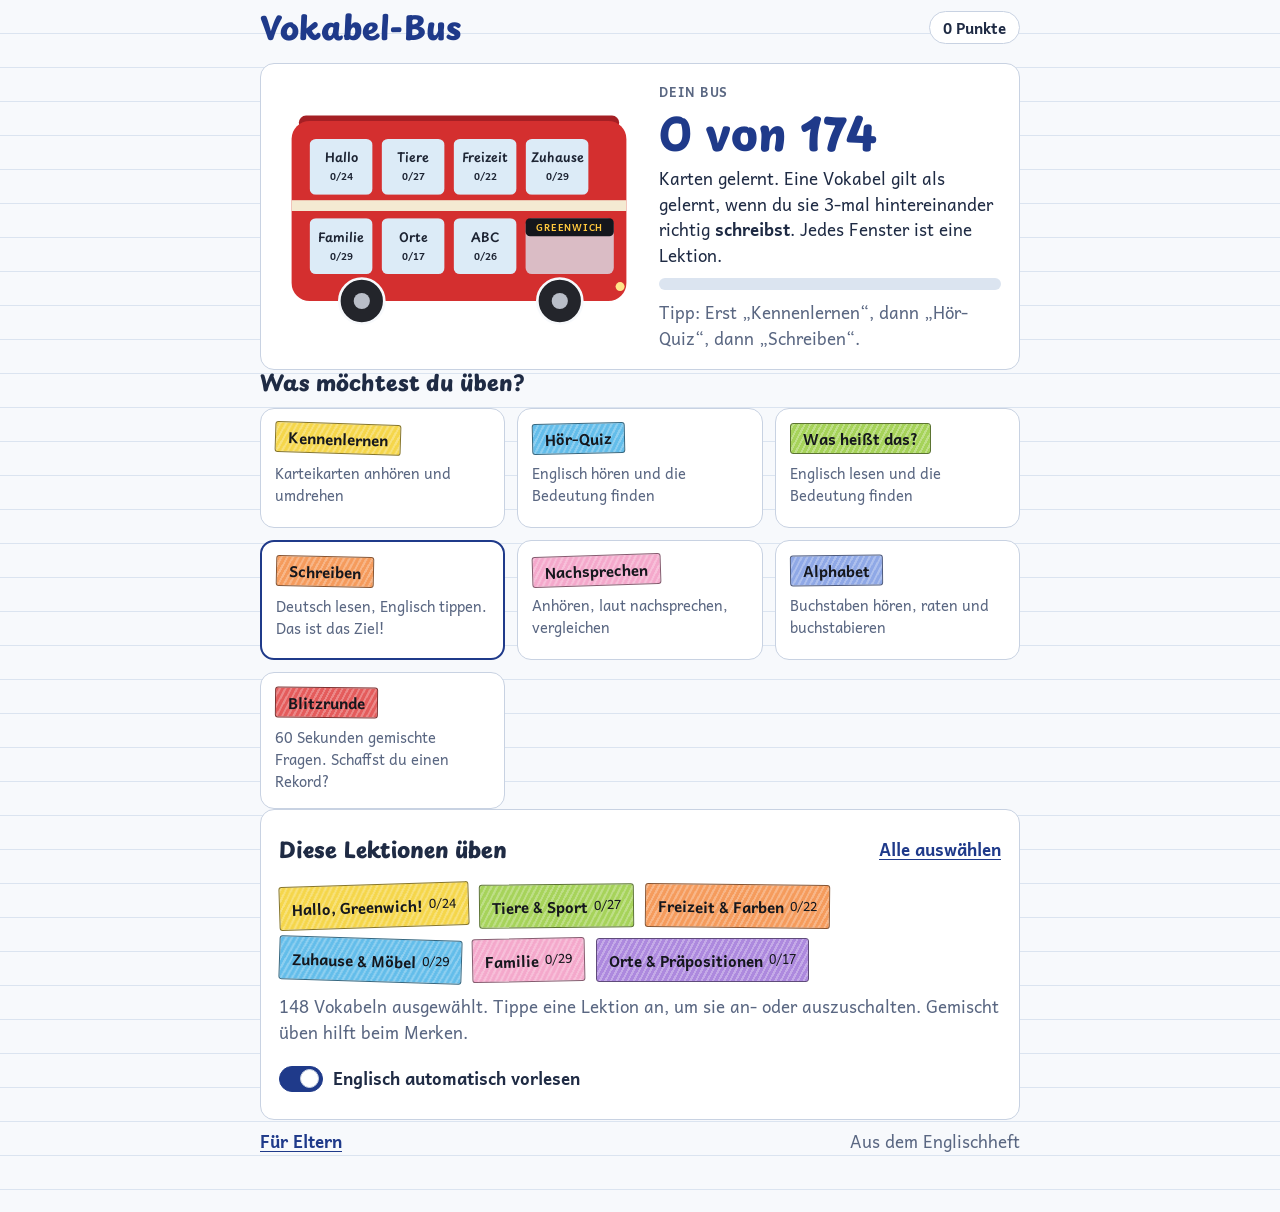
==== 2026-10_Englisch-Vokabeln/index.html @ 9acbc13a "feat: add English vocabulary trainer Co-Authored-By: Claude Opus 5.5 <noreply@anthropic.com>" ====
<!doctype html>
<html lang="de">
<meta charset="utf-8">
<meta name="robots" content="noindex, nofollow">
<meta name="apple-mobile-web-app-capable" content="yes">
<meta name="mobile-web-app-capable" content="yes">
<meta name="apple-mobile-web-app-title" content="Lernzentrale">
<meta name="apple-mobile-web-app-status-bar-style" content="default">
<link rel="apple-touch-icon" href="/lernzentrale/icon.png">
<link rel="icon" href="/lernzentrale/icon.png">
<style>:root { padding-top: env(safe-area-inset-top, 0px); padding-bottom: env(safe-area-inset-bottom, 0px); }</style>
<title>Vokabel-Bus</title>
<meta name="description" content="Englisch, Vokabeln aus dem Heft: 148 Wörter und Sätze hören, nachsprechen und schreiben, dazu das Alphabet.">

<meta charset="utf-8">
<meta name="viewport" content="width=device-width, initial-scale=1, viewport-fit=cover">
<meta name="claude:viewport-fit-sides" content="cover">
<link rel="preconnect" href="https://fonts.googleapis.com">
<link rel="preconnect" href="https://fonts.gstatic.com" crossorigin>
<link rel="stylesheet" href="https://fonts.googleapis.com/css2?family=Andika:wght@400;700&family=Playpen+Sans:wght@400;600;800&display=swap">
<style>
  /* Layout: one centred notebook sheet on ruled paper; a red London double-decker on top whose windows fill per lesson */
  :root {
    --paper: #f7f9fc;
    --sheet: #ffffff;
    --rule: #dbe4f0;
    --line: #c8d2e2;
    --ink: #1f2b44;
    --ink-soft: #5a6782;
    --pen: #1f3a8a;
    --on-pen: #ffffff;
    --good: #23824f;
    --good-bg: #e2f4e9;
    --almost: #8a5a00;
    --almost-bg: #fdf1d3;
    --bad: #b8460f;
    --bad-bg: #fde9dd;
    --mark: #ffd84d;
    --strip-ink: #15171d;
    --bus: #d42f2f;
    --bus-dark: #a51f24;
    --bus-band: #f4ead2;
    --glass: #dcebf7;
    --glass-ink: #1d2433;
    --g-rot: #e45b5b;
    --g-gruen: #a6d35a;
    --g-gelb: #f5d64a;
    --g-lila: #ad89de;
    --g-orange: #f59b5c;
    --g-hellblau: #63bdea;
    --g-dunkelblau: #8fa8e6;
    --g-rosa: #f4a8cb;
    --f-hand: 'Playpen Sans', 'Chalkboard SE', 'Comic Sans MS', cursive;
    --f-body: 'Andika', 'Avenir Next', 'Segoe UI', system-ui, sans-serif;
    --radius: 14px;
  }
  @media (prefers-color-scheme: dark) {
    :root:not([data-theme="light"]) {
      --paper: #111827;
      --sheet: #182134;
      --rule: #1f2a3f;
      --line: #2f3c56;
      --ink: #e8edf7;
      --ink-soft: #a5b1c7;
      --pen: #9db6ff;
      --on-pen: #111827;
      --good: #68d39a;
      --good-bg: #16392a;
      --almost: #f3c35b;
      --almost-bg: #3d3115;
      --bad: #ffa477;
      --bad-bg: #44261a;
      --mark: #8a6d00;
      --bus: #c93a3a;
      --bus-dark: #8f2328;
      --bus-band: #e6dcc4;
      color-scheme: dark;
    }
  }
  :root[data-theme="dark"] {
    --paper: #111827;
    --sheet: #182134;
    --rule: #1f2a3f;
    --line: #2f3c56;
    --ink: #e8edf7;
    --ink-soft: #a5b1c7;
    --pen: #9db6ff;
    --on-pen: #111827;
    --good: #68d39a;
    --good-bg: #16392a;
    --almost: #f3c35b;
    --almost-bg: #3d3115;
    --bad: #ffa477;
    --bad-bg: #44261a;
    --mark: #8a6d00;
    --bus: #c93a3a;
    --bus-dark: #8f2328;
    --bus-band: #e6dcc4;
    color-scheme: dark;
  }

  *, *::before, *::after { box-sizing: border-box; }
  [hidden] { display: none !important; }
  body {
    margin: 0;
    background-color: var(--paper);
    background-image: repeating-linear-gradient(to bottom, transparent 0 33px, var(--rule) 33px 34px);
    color: var(--ink);
    font: 400 17px/1.5 var(--f-body);
    -webkit-tap-highlight-color: transparent;
    padding-left: max(16px, env(safe-area-inset-left, 0px));
    padding-right: max(16px, env(safe-area-inset-right, 0px));
  }
  button, input { font: inherit; color: inherit; }
  button:focus-visible, input:focus-visible { outline: 3px solid var(--pen); outline-offset: 2px; }
  .wrap { max-width: 760px; margin: 0 auto; padding-block: 10px 48px; display: flex; flex-direction: column; gap: 18px; }

  header.top { display: flex; align-items: center; justify-content: space-between; gap: 12px; flex-wrap: wrap; }
  .hublink { align-self: flex-start; display: inline-flex; align-items: center; min-height: 36px; color: var(--pen); font-weight: 700; text-decoration: none; margin-bottom: -10px; }
  .brand { font: 800 clamp(1.45rem, 5vw, 2rem)/1.1 var(--f-hand); color: var(--pen); background: none; border: 0; padding: 0; cursor: pointer; text-align: left; }
  .pill { font: 700 .95rem/1 var(--f-body); padding: .5em .85em; border-radius: 999px; background: var(--sheet); border: 1.5px solid var(--line); font-variant-numeric: tabular-nums; white-space: nowrap; }

  h2 { font: 800 1.35rem/1.2 var(--f-hand); margin: 0; color: var(--ink); text-wrap: balance; }
  .muted { color: var(--ink-soft); }
  .label { font-size: .8rem; font-weight: 700; letter-spacing: .06em; text-transform: uppercase; color: var(--ink-soft); }

  .sheet { background: var(--sheet); border: 1.5px solid var(--line); border-radius: var(--radius); padding: 18px; }
  .stack { display: flex; flex-direction: column; gap: 12px; }

  /* Crayon paper strip, like the cut-out word cards in the notebook */
  .strip {
    --c: var(--g-gelb);
    display: inline-flex; align-items: center; justify-content: center; gap: .4em;
    padding: .32em .8em; border-radius: 3px; max-width: 100%;
    font: 700 1rem/1.25 var(--f-body); color: var(--strip-ink); overflow-wrap: anywhere;
    background: repeating-linear-gradient(-62deg, var(--c) 0 3px, color-mix(in srgb, var(--c) 72%, #fff) 3px 5px);
    border: 1px solid color-mix(in srgb, var(--c) 55%, #000);
    transform: rotate(var(--tilt, 0deg));
  }
  .strip.plain { background: var(--sheet); color: var(--ink); border: 1.5px dashed var(--line); }
  .strip.big { font-size: clamp(1.4rem, 6.4vw, 2.2rem); padding: .3em .9em; }

  /* Home */
  .hero { display: grid; grid-template-columns: minmax(0, 360px) minmax(0, 1fr); gap: 20px; align-items: center; }
  .bus { width: 100%; height: auto; display: block; }
  .bus .body { fill: var(--bus); }
  .bus .roof { fill: var(--bus-dark); }
  .bus .band { fill: var(--bus-band); }
  .bus .glass { fill: var(--glass); }
  .bus .win-label { font: 600 14px var(--f-hand); fill: var(--glass-ink); text-anchor: middle; }
  .bus .win-count { font: 700 11px var(--f-body); fill: var(--glass-ink); text-anchor: middle; }
  .bus .sign { fill: #14161c; }
  .bus .sign-text { font: 700 10.5px var(--f-body); fill: #ffc83d; text-anchor: middle; letter-spacing: .08em; }
  .bus .tyre { fill: #23252b; stroke: var(--paper); stroke-width: 3; }
  .bus .hub { fill: #b9bec8; }
  .bus .lamp { fill: #ffe58a; }
  .count { font: 800 clamp(2rem, 8vw, 2.8rem)/1 var(--f-hand); color: var(--pen); font-variant-numeric: tabular-nums; }
  .stats { display: flex; flex-direction: column; gap: 10px; min-width: 0; }
  .bar { height: 12px; border-radius: 99px; background: var(--rule); overflow: hidden; }
  .bar > span { display: block; height: 100%; background: var(--pen); border-radius: 99px; transition: width .4s; }

  .tiles { display: grid; grid-template-columns: repeat(2, minmax(0, 1fr)); gap: 12px; }
  @media (min-width: 640px) { .tiles { grid-template-columns: repeat(3, minmax(0, 1fr)); } }
  .tile { text-align: left; background: var(--sheet); border: 1.5px solid var(--line); border-radius: var(--radius); padding: 14px 14px 16px; display: flex; flex-direction: column; align-items: flex-start; gap: 8px; cursor: pointer; min-height: 120px; transition: transform .12s; }
  .tile:active { transform: scale(.97); }
  .tile .strip { font-size: .95rem; text-align: left; }
  .tile p { margin: 0; font-size: .92rem; color: var(--ink-soft); }
  .tile.goal { border-color: var(--pen); border-width: 2.5px; }
  .tile[disabled] { opacity: .5; cursor: default; }

  .chips { display: flex; flex-wrap: wrap; gap: 10px; }
  .chip { cursor: pointer; min-height: 44px; font-size: .95rem; }
  .chip[aria-pressed="false"] { filter: grayscale(1); opacity: .45; }
  .chip small { font-weight: 400; font-variant-numeric: tabular-nums; }
  .linkbtn { background: none; border: 0; color: var(--pen); font-weight: 700; padding: 8px 0; min-height: 44px; cursor: pointer; text-decoration: underline; text-underline-offset: 3px; }
  .row { display: flex; gap: 10px; flex-wrap: wrap; align-items: center; }
  .spread { justify-content: space-between; }
  .center { justify-content: center; }

  .btn { display: inline-flex; align-items: center; justify-content: center; gap: 8px; min-height: 52px; padding: 0 22px; border-radius: 12px; border: 2px solid var(--pen); background: var(--pen); color: var(--on-pen); font-weight: 700; font-size: 1.05rem; cursor: pointer; }
  .btn.ghost { background: var(--sheet); color: var(--pen); }
  .btn.small { min-height: 44px; padding: 0 14px; font-size: .95rem; }
  .btn.good { background: var(--good); border-color: var(--good); color: var(--on-pen); }
  .btn svg { width: 20px; height: 20px; flex: none; }
  .btn[disabled] { opacity: .45; cursor: default; }
  .switch { display: inline-flex; align-items: center; gap: 10px; background: none; border: 0; padding: 6px 0; min-height: 44px; cursor: pointer; font-weight: 700; color: var(--ink); text-align: left; }
  .switch .knob { width: 44px; height: 26px; border-radius: 99px; background: var(--rule); border: 1.5px solid var(--line); position: relative; flex: none; transition: background .2s; }
  .switch .knob::after { content: ''; position: absolute; top: 2px; left: 2px; width: 19px; height: 19px; border-radius: 50%; background: var(--sheet); border: 1.5px solid var(--line); transition: transform .2s; }
  .switch[aria-pressed="true"] .knob { background: var(--pen); border-color: var(--pen); }
  .switch[aria-pressed="true"] .knob::after { transform: translateX(18px); }

  /* Quiz */
  .qbar { display: flex; align-items: center; gap: 12px; }
  .qbar .track { flex: 1; display: flex; gap: 4px; min-width: 0; }
  .qbar .track span { flex: 1; height: 10px; border-radius: 99px; background: var(--rule); }
  .qbar .track span.ok { background: var(--good); }
  .qbar .track span.almost { background: var(--almost); }
  .qbar .track span.no { background: var(--bad); }
  .qbar .track span.now { background: var(--pen); }
  .iconbtn { width: 44px; height: 44px; flex: none; border-radius: 50%; border: 1.5px solid var(--line); background: var(--sheet); display: grid; place-items: center; cursor: pointer; color: var(--ink); }
  .iconbtn svg { width: 20px; height: 20px; }
  .timer { height: 12px; border-radius: 99px; background: var(--rule); overflow: hidden; flex: 1; }
  .timer > span { display: block; height: 100%; background: var(--g-rot); }

  .prompt { display: flex; flex-direction: column; align-items: center; gap: 14px; text-align: center; padding-block: 22px; }
  .prompt .meaning { font: 600 clamp(1.15rem, 4.4vw, 1.5rem)/1.4 var(--f-hand); max-width: 34ch; text-wrap: balance; overflow-wrap: anywhere; }
  .tip { font-size: .95rem; color: var(--ink-soft); }
  .hint { font: 700 1.25rem/1.4 ui-monospace, 'SF Mono', Menlo, monospace; letter-spacing: .12em; color: var(--pen); overflow-wrap: anywhere; }
  .bigspeak { width: 108px; height: 108px; border-radius: 50%; border: 3px solid var(--pen); background: var(--sheet); color: var(--pen); display: grid; place-items: center; cursor: pointer; }
  .bigspeak svg { width: 52px; height: 52px; }
  .bigspeak:active { transform: scale(.96); }

  .options { display: grid; gap: 10px; }
  .options.words { grid-template-columns: repeat(2, minmax(0, 1fr)); }
  .options.letters { grid-template-columns: repeat(4, minmax(0, 1fr)); }
  .opt { min-height: 58px; text-align: left; padding: 12px 16px; border-radius: 12px; border: 2px solid var(--line); background: var(--sheet); cursor: pointer; font-size: 1.04rem; line-height: 1.35; display: flex; align-items: center; gap: 12px; transition: transform .1s; overflow-wrap: anywhere; }
  .options.words .opt { justify-content: center; text-align: center; font-weight: 700; }
  .options.letters .opt { justify-content: center; font: 800 clamp(1.4rem, 7vw, 2rem)/1 var(--f-hand); min-height: 80px; padding: 8px 4px; white-space: nowrap; overflow-wrap: normal; }
  .opt:active { transform: scale(.98); }
  .opt .key { flex: none; width: 26px; height: 26px; border-radius: 50%; border: 1.5px solid var(--line); display: grid; place-items: center; font-size: .8rem; color: var(--ink-soft); }
  .options.words .key, .options.letters .key { display: none; }
  .opt.correct { border-color: var(--good); background: var(--good-bg); }
  .opt.wrong { border-color: var(--bad); background: var(--bad-bg); }
  .opt.dim { opacity: .45; }
  .opt[disabled] { cursor: default; }

  .answer { display: flex; flex-direction: column; gap: 10px; }
  .answer input { width: 100%; min-height: 58px; padding: 10px 16px; border-radius: 12px; border: 2px solid var(--line); background: var(--sheet); font-size: 1.3rem; }
  .answer input:disabled { opacity: 1; -webkit-text-fill-color: var(--ink); }
  .answer input.ok { border-color: var(--good); background: var(--good-bg); }
  .answer input.almost { border-color: var(--almost); background: var(--almost-bg); }
  .answer input.no { border-color: var(--bad); background: var(--bad-bg); }

  .feedback { border-radius: var(--radius); padding: 16px 18px; display: flex; flex-direction: column; gap: 10px; border: 2px solid var(--good); background: var(--good-bg); }
  .feedback.no { border-color: var(--bad); background: var(--bad-bg); }
  .feedback.almost { border-color: var(--almost); background: var(--almost-bg); }
  .feedback .verdict { font: 800 1.35rem/1.2 var(--f-hand); color: var(--good); }
  .feedback.no .verdict { color: var(--bad); }
  .feedback.almost .verdict { color: var(--almost); }
  .feedback p { margin: 0; }
  .solution { font: 700 1.3rem/1.35 var(--f-body); overflow-wrap: anywhere; }
  mark { background: var(--mark); color: inherit; border-radius: 3px; padding: 0 1px; text-decoration: underline; text-decoration-thickness: 2px; }
  del { color: var(--bad); text-decoration-thickness: 2px; }
  .examples { margin: 0; padding: 0; list-style: none; display: flex; flex-direction: column; gap: 4px; }
  .examples li { font-style: italic; }

  /* Learn cards */
  .flip { perspective: 1200px; background: none; border: 0; padding: 0; cursor: pointer; width: 100%; }
  .flip-inner { display: grid; transition: transform .5s; transform-style: preserve-3d; }
  .flip.open .flip-inner { transform: rotateY(180deg); }
  .face { grid-area: 1 / 1; backface-visibility: hidden; -webkit-backface-visibility: hidden; min-height: 240px; display: flex; flex-direction: column; align-items: center; justify-content: center; gap: 14px; padding: 22px; text-align: center; }
  .face.back { transform: rotateY(180deg); }
  .face .meaning { font: 600 1.25rem/1.4 var(--f-hand); max-width: 32ch; text-wrap: balance; overflow-wrap: anywhere; }
  .wordlist { display: flex; flex-wrap: wrap; gap: 8px; }
  .wordlist .strip { cursor: pointer; font-size: .9rem; min-height: 36px; }
  .wordlist .strip.current { outline: 3px solid var(--pen); outline-offset: 2px; }

  /* Alphabet */
  .abc { display: grid; grid-template-columns: repeat(auto-fill, minmax(72px, 1fr)); gap: 8px; }
  .letter { min-height: 84px; border-radius: 12px; border: 2px solid var(--line); background: var(--sheet); cursor: pointer; display: flex; flex-direction: column; align-items: center; justify-content: center; gap: 2px; padding: 6px 4px; }
  .letter b { font: 800 1.6rem/1 var(--f-hand); color: var(--pen); }
  .letter span { font-size: .9rem; }
  .letter i { font-style: normal; font-size: .7rem; letter-spacing: .1em; color: var(--ink-soft); }
  .letter.current { border-color: var(--pen); background: color-mix(in srgb, var(--g-dunkelblau) 22%, var(--sheet)); }
  .ipa { font-family: 'Andika', 'Lucida Grande', 'Segoe UI', sans-serif; }

  /* Result */
  .stars { font-size: clamp(2.6rem, 12vw, 3.6rem); letter-spacing: .1em; line-height: 1; }
  .stars .s-on { color: var(--g-gelb); -webkit-text-stroke: 1.5px color-mix(in srgb, var(--g-gelb) 50%, #000); }
  .stars .s-off { color: var(--rule); }
  .result { display: flex; flex-direction: column; align-items: center; gap: 12px; text-align: center; }
  .mistakes ul { margin: 0; padding: 0; display: flex; flex-direction: column; gap: 12px; }
  .mistakes li { list-style: none; display: flex; flex-direction: column; align-items: flex-start; gap: 4px; }

  /* Parents */
  .tablewrap { overflow-x: auto; }
  table { border-collapse: collapse; width: 100%; font-size: .95rem; }
  th, td { text-align: left; padding: 8px 10px; border-bottom: 1px solid var(--line); vertical-align: middle; }
  th { font-size: .78rem; letter-spacing: .06em; text-transform: uppercase; color: var(--ink-soft); }
  td.num { font-variant-numeric: tabular-nums; text-align: right; }
  td .strip { white-space: nowrap; overflow-wrap: normal; }
  .lv { letter-spacing: .12em; color: var(--pen); white-space: nowrap; }
  .confirm { border: 2px solid var(--bad); background: var(--bad-bg); border-radius: 12px; padding: 14px; display: flex; flex-direction: column; gap: 10px; }

  #confetti { position: fixed; inset: 0; width: 100%; height: 100%; pointer-events: none; z-index: 50; }

  @media (max-width: 600px) {
    .hero { grid-template-columns: minmax(0, 1fr); }
    .sheet { padding: 14px; }
  }
  @media (max-width: 380px) {
    .options.words { grid-template-columns: minmax(0, 1fr); }
  }
  @media (prefers-reduced-motion: reduce) {
    .flip-inner, .bar > span, .tile, .opt, .switch .knob, .switch .knob::after { transition: none; }
  }
</style>

<div class="wrap">
  <a class="hublink" id="hubLink" href="../" hidden>‹ Lernzentrale</a>
  <header class="top">
    <button class="brand" data-act="home" aria-label="Zur Startseite">Vokabel-Bus</button>
    <span class="pill" id="points"></span>
  </header>
  <main id="view" aria-live="polite"></main>
</div>
<canvas id="confetti" aria-hidden="true"></canvas>

<script>
  // Lessons in notebook order; each one is a window of the bus
  const LESSONS = [
    { id: 'hallo', label: 'Hallo, Greenwich!', short: 'Hallo', color: 'gelb' },
    { id: 'tiere', label: 'Tiere & Sport', short: 'Tiere', color: 'gruen' },
    { id: 'freizeit', label: 'Freizeit & Farben', short: 'Freizeit', color: 'orange' },
    { id: 'zuhause', label: 'Zuhause & Möbel', short: 'Zuhause', color: 'hellblau' },
    { id: 'familie', label: 'Familie', short: 'Familie', color: 'rosa' },
    { id: 'orte', label: 'Orte & Präpositionen', short: 'Orte', color: 'lila' }
  ];

  // [lesson, English, German, options] – exactly the notebook entries, spelling corrected (see README).
  // options: say = text for the voice, ans = more accepted spellings, ok = also correct (with note), tip = hint for German → English
  const RAW = [
    ['hallo', "I'm from Greenwich.", 'Ich bin aus Greenwich.'],
    ['hallo', 'Look!', 'Schau/Schaut mal!'],
    ['hallo', 'two boys and a dog', 'zwei Jungen und ein Hund'],
    ['hallo', 'in Greenwich Park', 'im Greenwich Park'],
    ['hallo', 'Dogs are my friends, but not cats.', 'Hunde sind meine Freunde, aber Katzen nicht.'],
    ['hallo', "I'm a mouse.", 'Ich bin eine Maus.'],
    ['hallo', 'mouse (sg), mice (pl)', 'Maus, Mäuse (Pl.)', { say: 'mouse, mice', tip: 'Einzahl und Mehrzahl' }],
    ['hallo', "Here's your ball.", 'Hier ist dein Ball.'],
    ['hallo', 'Hello.', 'Hallo.'],
    ['hallo', "I'm Pia.", 'Ich heiße Pia. / Ich bin Pia.', { ok: ['My name is Pia.'] }],
    ['hallo', "You're a nice dog.", 'Du bist ein lieber Hund.'],
    ['hallo', "What's your name?", 'Wie heißt du? / Wie heißen Sie?'],
    ['hallo', 'Sorry!', 'Entschuldigung! / Tut mir leid!'],
    ['hallo', 'My dog is crazy.', 'Mein Hund ist verrückt.'],
    ['hallo', 'My name is Luke.', 'Ich heiße Luke.', { ok: ["I'm Luke."] }],
    ['hallo', "We're from Greenwich.", 'Wir sind aus Greenwich.'],
    ['hallo', 'Where are you from?', 'Woher kommst du? / Woher kommt ihr? / Woher kommen Sie?'],
    ['hallo', 'Are you on holiday?', 'Sind Sie im Urlaub? / Seid ihr im Urlaub? / Bist du im Urlaub?'],
    ['hallo', 'yes', 'ja'],
    ['hallo', "I'm here with my parents.", 'Ich bin mit meinen Eltern hier.'],
    ['hallo', 'How old are you?', 'Wie alt bist du? / Wie alt sind Sie?'],
    ['hallo', 'You too?', 'Du auch?'],
    ['hallo', 'no', 'nein'],
    ['hallo', 'dictionary', 'Wörterbuch'],

    ['tiere', 'German', 'deutsch; Deutsch; aus Deutschland; Deutsche/r'],
    ['tiere', 'different', 'anders; unterschiedlich; verschieden'],
    ['tiere', "I'm English.", 'Ich bin Engländer/in.'],
    ['tiere', 'I love dogs.', 'Ich liebe Hunde. / Ich mag Hunde total gern.'],
    ['tiere', 'Dogs love squirrels.', 'Hunde lieben Eichhörnchen.'],
    ['tiere', 'That was close!', 'Das war knapp!'],
    ['tiere', 'animal', 'Tier'],
    ['tiere', 'Thank you.', 'Danke.', { ok: ['Thanks.'] }],
    ['tiere', 'revision', 'Wiederholung'],
    ['tiere', 'puzzle', 'Rätsel'],
    ['tiere', 'rat', 'Ratte'],
    ['tiere', "I'm not scared of dogs.", 'Ich habe keine Angst vor Hunden.'],
    ['tiere', "I'm scared of cats.", 'Ich habe Angst vor Katzen.'],
    ['tiere', 'Worms are OK.', 'Würmer sind o. k.'],
    ['tiere', 'Rabbits are nice.', 'Kaninchen sind nett.'],
    ['tiere', "They're my friends.", 'Sie sind meine Freunde.'],
    ['tiere', "They don't eat mice.", 'Sie fressen keine Mäuse.'],
    ['tiere', 'word', 'Wort'],
    ['tiere', 'Inline skating is great.', 'Inlineskaten ist toll.'],
    ['tiere', 'Volleyball is a great sport.', 'Volleyball ist ein toller Sport.'],
    ['tiere', 'the same', 'der-/die-/dasselbe; der/die/das Gleiche'],
    ['tiere', 'colour', 'Farbe'],
    ['tiere', 'This is Pia.', 'Das (hier) ist Pia.'],
    ['tiere', 'a girl from Germany', 'ein Mädchen aus Deutschland'],
    ['tiere', 'school', 'Schule'],
    ['tiere', 'Greenwich Park is big.', 'Der Greenwich Park ist groß.'],
    ['tiere', "It's great for cycling.", 'Er ist super zum Radfahren.', { tip: '„Er“ ist der Park.' }],

    ['freizeit', "I don't like cycling.", 'Ich fahre nicht gern Rad.'],
    ['freizeit', 'My favourite sport is football.', 'Mein Lieblingssport ist Fußball.'],
    ['freizeit', 'I like the boating lake.', 'Ich mag den See mit den Booten. / Mir gefällt der See mit den Booten.'],
    ['freizeit', "What's that?", 'Was ist das?'],
    ['freizeit', "Let's go!", 'Lass/Lasst uns hingehen! / Los, gehen wir hin.'],
    ['freizeit', "It's fun.", 'Es macht Spaß.'],
    ['freizeit', "What's your favourite colour?", 'Was ist deine Lieblingsfarbe?'],
    ['freizeit', 'picture', 'Bild; Foto'],
    ['freizeit', 'people', 'Leute; Menschen'],
    ['freizeit', 'thing', 'Ding; Sache'],
    ['freizeit', 'number', 'Zahl; Nummer'],
    ['freizeit', 'Boat number eight is pink.', 'Boot Nummer acht ist rosa.'],
    ['freizeit', 'I can see Sherlock.', 'Ich kann Sherlock sehen. / Ich sehe Sherlock.'],
    ['freizeit', 'Roll two dice.', 'Würfle/Würfelt mit zwei Würfeln.'],
    ['freizeit', 'Four and six is ten.', 'Vier plus sechs ist zehn.'],
    ['freizeit', 'please', 'bitte'],
    ['freizeit', 'Can you name four sports?', 'Kannst du vier Sportarten nennen?'],
    ['freizeit', 'Say your phone number.', 'Sage deine Telefonnummer.'],
    ['freizeit', 'What colour is Sherlock?', 'Welche Farbe hat Sherlock?'],
    ['freizeit', 'alphabet', 'Alphabet'],
    ['freizeit', 'Rap like me.', 'Rappe/Rappt wie ich.'],
    ['freizeit', 'I love you.', 'Ich liebe dich. / Ich mag dich.'],

    ['zuhause', 'at home', 'zu Hause'],
    ['zuhause', 'family', 'Familie'],
    ['zuhause', 'to live', 'wohnen; leben'],
    ['zuhause', 'flat', 'Wohnung'],
    ['zuhause', 'in the street', 'in der Straße; auf der Straße'],
    ['zuhause', 'house', 'Haus'],
    ['zuhause', 'door', 'Tür'],
    ['zuhause', 'TV', 'Fernsehen; Fernseher'],
    ['zuhause', 'chair', 'Stuhl; Sessel'],
    ['zuhause', 'table', 'Tisch'],
    ['zuhause', 'shower', 'Dusche'],
    ['zuhause', 'bath', 'Bad; Badewanne'],
    ['zuhause', 'toilet', 'Toilette'],
    ['zuhause', 'bed', 'Bett'],
    ['zuhause', 'clock', 'Uhr'],
    ['zuhause', 'wardrobe', 'Kleiderschrank'],
    ['zuhause', 'cupboard', 'Küchenschrank; Schrank'],
    ['zuhause', 'cooker', 'Herd'],
    ['zuhause', 'living room', 'Wohnzimmer'],
    ['zuhause', 'bedroom', 'Schlafzimmer'],
    ['zuhause', 'kitchen', 'Küche'],
    ['zuhause', 'bathroom', 'Bad; Badezimmer'],
    ['zuhause', 'good', 'gut'],
    ['zuhause', 'biscuit', 'Keks'],
    ['zuhause', 'under', 'unter'],
    ['zuhause', 'to help', 'helfen'],
    ['zuhause', 'to collect', 'sammeln'],
    ['zuhause', 'new', 'neu'],
    ['zuhause', 'small', 'klein'],

    ['familie', 'sister', 'Schwester'],
    ['familie', 'little', 'klein'],
    ['familie', 'brother', 'Bruder'],
    ['familie', 'father', 'Vater'],
    ['familie', 'mother', 'Mutter'],
    ['familie', 'cousin', 'Cousin/Cousine'],
    ['familie', 'an', 'ein/eine', { tip: 'vor a, e, i, o, u' }],
    ['familie', 'only child', 'Einzelkind'],
    ['familie', 'dad', 'Papa'],
    ['familie', "she's", 'sie ist'],
    ['familie', "isn't", 'ist nicht'],
    ['familie', 'always', 'immer; ständig'],
    ['familie', 'easy', 'einfach; leicht'],
    ['familie', "he's", 'er ist'],
    ['familie', 'mum', 'Mama'],
    ['familie', 'uncle', 'Onkel'],
    ['familie', 'aunt', 'Tante'],
    ['familie', 'grandad', 'Opa'],
    ['familie', 'grandma', 'Oma'],
    ['familie', 'family tree', 'Stammbaum'],
    ['familie', 'Tell me about …', 'Erzähle mir von …', { say: 'Tell me about' }],
    ['familie', 'guinea pig', 'Meerschweinchen'],
    ['familie', 'quiet', 'still; ruhig; leise'],
    ['familie', 'language', 'Sprache'],
    ['familie', 'only', 'erst; bloß; nur'],
    ['familie', 'problem', 'Problem; Schwierigkeit'],
    ['familie', 'there is/are', 'da ist/sind; es gibt', { say: 'there is, there are', ans: ['there is', 'there are'] }],
    ['familie', 'there', 'da; dort; dahin; dorthin'],
    ['familie', 'garden', 'Garten'],

    ['orte', 'behind', 'hinter'],
    ['orte', 'Mr', 'Herr (Anrede)', { say: 'Mr.' }],
    ['orte', 'Mrs', 'Frau (Anrede)', { say: 'Mrs.' }],
    ['orte', 'now', 'jetzt; nun'],
    ['orte', 'car', 'Auto'],
    ['orte', 'everywhere', 'überall; überallhin'],
    ['orte', 'again', 'wieder; noch einmal; nochmal'],
    ['orte', 'floor', 'Fußboden'],
    ['orte', 'next to', 'neben'],
    ['orte', 'in front of', 'vor'],
    ['orte', 'to listen (to)', 'zuhören; anhören', { say: 'to listen to', ans: ['to listen'] }],
    ['orte', 'idea', 'Idee; Einfall'],
    ['orte', 'loft', 'Dachboden'],
    ['orte', 'own', 'eigene/-r/-s'],
    ['orte', 'in the middle (of)', 'in der Mitte (von); mitten in', { say: 'in the middle of', ans: ['in the middle'] }],
    ['orte', 'on the right', 'auf der rechten Seite; rechts'],
    ['orte', 'on the left', 'auf der linken Seite; links']
  ];

  // Alphabet box from the notebook: [letter, IPA, memory aid]
  const ALPHABET = [
    ['a', 'eɪ', 'wie „äi“'], ['b', 'biː', ''], ['c', 'siː', 'wie „ßi“'], ['d', 'diː', ''],
    ['e', 'iː', 'klingt wie ein deutsches „i“'], ['f', 'ef', ''], ['g', 'dʒiː', 'wie „dschi“'], ['h', 'eɪtʃ', 'wie „äitsch“'],
    ['i', 'aɪ', 'klingt wie „ai“'], ['j', 'dʒeɪ', 'wie „dschäi“'], ['k', 'keɪ', 'wie „käi“'], ['l', 'el', ''],
    ['m', 'em', ''], ['n', 'en', ''], ['o', 'əʊ', 'wie „ou“'], ['p', 'piː', ''],
    ['q', 'kjuː', 'wie „kju“'], ['r', 'ɑː', 'wie ein langes „a“, ohne r'], ['s', 'es', ''], ['t', 'tiː', ''],
    ['u', 'juː', 'wie „ju“'], ['v', 'viː', 'wie „wi“, mit den Zähnen auf der Lippe'], ['w', 'ˈdʌbljuː', '„double u“, also doppel-u'], ['x', 'eks', ''],
    ['y', 'waɪ', 'wie „wai“'], ['z', 'zed', 'britisch „zed“, mit weichem s']
  ];
  // Letters German speakers mix up; the quiz likes to offer them together
  const CONFUSE = [['a', 'e', 'i', 'r', 'h'], ['e', 'i', 'y'], ['g', 'j'], ['v', 'w', 'b'], ['k', 'q', 'c'], ['u', 'w', 'q']];

  const MODES = {
    learn: { title: 'Kennenlernen', sub: 'Karteikarten anhören und umdrehen', color: 'gelb' },
    listen: { title: 'Hör-Quiz', sub: 'Englisch hören und die Bedeutung finden', color: 'hellblau', speech: true },
    read: { title: 'Was heißt das?', sub: 'Englisch lesen und die Bedeutung finden', color: 'gruen' },
    type: { title: 'Schreiben', sub: 'Deutsch lesen, Englisch tippen. Das ist das Ziel!', color: 'orange', goal: true },
    speak: { title: 'Nachsprechen', sub: 'Anhören, laut nachsprechen, vergleichen', color: 'rosa', speech: true },
    abc: { title: 'Alphabet', sub: 'Buchstaben hören, raten und buchstabieren', color: 'dunkelblau' },
    blitz: { title: 'Blitzrunde', sub: '60 Sekunden gemischte Fragen. Schaffst du einen Rekord?', color: 'rot' }
  };

  const KEY = 'vokabel-bus-v1';
  const HUB_KEY = 'lernzentrale:2026-10_Englisch-Vokabeln';
  if (location.pathname.includes('/lernzentrale/')) document.getElementById('hubLink').hidden = false;
  const MASTER = 3;
  const WEIGHT = [8, 5, 3, 1];
  const REVIEW_DAYS = 4;
  const DAY = 864e5;
  const ROUND = 10;
  const MAX_RETRY = 5;
  const BLITZ_SECONDS = 60;
  const PRAISE = ['Richtig!', 'Super!', 'Genau!', 'Klasse!', 'Stark!', 'Spitze!', 'Well done!', 'Great!'];
  const COMFORT = ['Nicht ganz.', 'Knapp daneben.', 'Das üben wir noch.'];

  const WORDS = RAW.map(([l, en, de, o = {}], i) => ({ i, l, en, de, ...o, kind: /[.!?…]$/.test(en) ? 'sentence' : 'word' }));
  const LESSON = Object.fromEntries(LESSONS.map(l => [l.id, l]));
  const LETTERS = ALPHABET.map(([c, ipa, tip], i) => ({ i, c, ipa, tip }));
  const TOTAL = WORDS.length + LETTERS.length;

  const $view = document.getElementById('view');
  let P = load();
  let view = 'home';
  let round = null;
  let learn = null;
  let abcSel = null;
  let resetAsk = false;
  let tick = null;
  let pending = null;

  function fresh(lessons = LESSONS.map(l => l.id)) {
    return { prod: {}, rec: {}, wrong: {}, seen: {}, said: {}, last: {}, abc: {}, points: 0, blitzBest: 0, auto: true, lessons };
  }
  function load() {
    const base = fresh();
    try {
      const raw = localStorage.getItem(KEY);
      if (raw) {
        const p = Object.assign(base, JSON.parse(raw));
        p.lessons = (Array.isArray(p.lessons) ? p.lessons : []).filter(id => LESSON[id]);
        if (!p.lessons.length) p.lessons = LESSONS.map(l => l.id);
        return p;
      }
    } catch (e) {}
    return base;
  }
  function save() {
    try {
      localStorage.setItem(KEY, JSON.stringify(P));
      localStorage.setItem(HUB_KEY, JSON.stringify({ done: doneCount(), total: TOTAL, last: Date.now() }));
    } catch (e) {}
  }

  const esc = s => String(s).replace(/[&<>"']/g, c => ({ '&': '&amp;', '<': '&lt;', '>': '&gt;', '"': '&quot;', "'": '&#39;' }[c]));
  const lvl = e => Math.min(MASTER, P.prod[e.en] || 0);
  const recLvl = e => Math.min(MASTER, P.rec[e.en] || 0);
  const mastered = e => lvl(e) >= MASTER;
  const abcLvl = l => Math.min(MASTER, P.abc[l.c] || 0);
  const letterDone = l => abcLvl(l) >= MASTER;
  const doneCount = () => WORDS.filter(mastered).length + LETTERS.filter(letterDone).length;
  const lessonWords = id => WORDS.filter(e => e.l === id);
  const lessonDone = id => lessonWords(id).every(mastered);
  const activeWords = () => WORDS.filter(e => P.lessons.includes(e.l));
  const pick = a => a[Math.floor(Math.random() * a.length)];
  const tilt = i => ((i * 37) % 7 - 3) * 0.6;
  const color = e => LESSON[e.l].color;
  const reduced = () => matchMedia('(prefers-reduced-motion: reduce)').matches;

  function shuffle(a) {
    a = a.slice();
    for (let i = a.length - 1; i > 0; i--) {
      const j = Math.floor(Math.random() * (i + 1));
      [a[i], a[j]] = [a[j], a[i]];
    }
    return a;
  }

  function weightedSample(pool, n, weight) {
    const items = pool.slice();
    const out = [];
    while (out.length < n && items.length) {
      const total = items.reduce((s, x) => s + weight(x), 0);
      let r = Math.random() * total;
      let i = 0;
      for (; i < items.length - 1; i++) {
        r -= weight(items[i]);
        if (r <= 0) break;
      }
      out.push(items.splice(i, 1)[0]);
    }
    return out;
  }

  // Spaced repetition: low levels come up often, learned words return after a few days
  const due = e => Date.now() - (P.last[e.en] || 0) > REVIEW_DAYS * DAY;
  const weightProd = e => mastered(e) && due(e) ? 4 : WEIGHT[lvl(e)];
  const weightRec = e => recLvl(e) >= MASTER && due(e) ? 3 : WEIGHT[recLvl(e)];
  const weightSaid = e => WEIGHT[Math.min(3, P.said[e.en] || 0)];
  const weightLetter = l => WEIGHT[abcLvl(l)];

  function distractors(e, n) {
    const others = WORDS.filter(x => x !== e && x.kind === e.kind && x.de !== e.de);
    const same = shuffle(others.filter(x => x.l === e.l)).slice(0, 2);
    const rest = shuffle(others.filter(x => !same.includes(x)));
    return [...same, ...rest].slice(0, n);
  }

  function makeQuestion(type, e) {
    if (type === 'read' || type === 'listen') {
      const all = shuffle([e, ...distractors(e, 3)]);
      return { type, e, options: all.map(x => ({ html: esc(x.de), correct: x === e })) };
    }
    return { type, e };
  }

  function letterQuestion(l) {
    const near = shuffle([...new Set(CONFUSE.filter(s => s.includes(l.c)).flat())].filter(c => c !== l.c));
    const rest = shuffle(LETTERS.map(x => x.c).filter(c => c !== l.c && !near.includes(c)));
    const opts = shuffle([l.c, ...[...near.slice(0, 2), ...rest].slice(0, 3)]);
    return { type: 'letter', l, options: opts.map(c => ({ html: `${c.toUpperCase()}${c}`, correct: c === l.c, c })) };
  }

  function strip(text, c, extra = '', t = 0, lang = 'en') {
    const col = c ? `--c:var(--g-${c});` : '';
    return `<span class="strip ${c ? '' : 'plain'} ${extra}" lang="${lang}" style="${col}--tilt:${t}deg">${esc(text)}</span>`;
  }

  // ---------- Checking typed answers ----------
  const SHORT = { "i'm": 'i am', "you're": 'you are', "we're": 'we are', "they're": 'they are', "what's": 'what is', "here's": 'here is', "it's": 'it is', "that's": 'that is', "let's": 'let us', "don't": 'do not', "isn't": 'is not', "she's": 'she is', "he's": 'he is', "can't": 'cannot', "aren't": 'are not' };
  function norm(s, expand = true) {
    let t = String(s).toLowerCase()
      .replace(/[’‘`´]/g, "'")
      .replace(/\((sg|pl)\.?\)/g, ' ')
      .replace(/[-/]/g, ' ')
      .replace(/[^a-z0-9' ]+/g, ' ')
      .replace(/\s+/g, ' ').trim()
      .replace(/\bokay\b/g, 'ok');
    if (expand) t = t.split(' ').map(w => SHORT[w] || w).join(' ');
    return t;
  }
  const bare = s => s.replace(/'/g, '');
  function forms(e, expand = true) {
    const list = [e.en, ...(e.ans || [])].map(a => norm(a, expand));
    list.slice().forEach(a => { if (a.startsWith('to ')) list.push(a.slice(3)); });
    // Same German prompt on another card (e.g. "klein") → that English word is just as right
    WORDS.forEach(o => { if (o !== e && o.de === e.de) list.push(norm(o.en, expand)); });
    return [...new Set(list)];
  }

  function lev(a, b) {
    const d = Array.from({ length: b.length + 1 }, (_, j) => j);
    for (let i = 1; i <= a.length; i++) {
      let prev = d[0];
      d[0] = i;
      for (let j = 1; j <= b.length; j++) {
        const tmp = d[j];
        d[j] = Math.min(d[j] + 1, d[j - 1] + 1, prev + (a[i - 1] === b[j - 1] ? 0 : 1));
        prev = tmp;
      }
    }
    return d[b.length];
  }

  function grade(e, input) {
    const x = norm(input);
    if (!x) return { kind: 'empty' };
    if (forms(e).includes(x)) return { kind: 'ok' };
    if ((e.ok || []).some(a => norm(a) === x)) return { kind: 'ok', alt: true };
    if (forms(e, false).some(a => bare(a) === bare(norm(input, false)))) return { kind: 'almost', why: 'apos' };
    const other = WORDS.find(o => o !== e && forms(o).includes(x));
    if (other) return { kind: 'other', other };
    const dist = Math.min(...forms(e).map(a => lev(a, x)));
    const len = norm(e.en).length;
    const tol = len <= 3 ? 0 : len <= 7 ? 1 : len <= 20 ? 2 : 3;
    return dist <= tol ? { kind: 'almost', why: 'typo' } : { kind: 'wrong' };
  }

  // Marks the letters of a that are missing in b: in the right answer (mark) or extra in the typed one (del)
  function highlight(target, input, tag = 'mark') {
    const fold = s => String(s).toLowerCase().replace(/[’‘`´]/g, "'");
    const a = String(target), al = fold(a), b = fold(input);
    const n = a.length, m = b.length;
    const dp = Array.from({ length: n + 1 }, () => new Uint16Array(m + 1));
    for (let i = n - 1; i >= 0; i--) for (let j = m - 1; j >= 0; j--) {
      dp[i][j] = al[i] === b[j] ? dp[i + 1][j + 1] + 1 : Math.max(dp[i + 1][j], dp[i][j + 1]);
    }
    let i = 0, j = 0, out = '';
    while (i < n) {
      if (j < m && al[i] === b[j]) { out += esc(a[i]); i++; j++; }
      else if (j < m && dp[i][j + 1] >= dp[i + 1][j]) j++;
      else { out += /[a-z']/i.test(a[i]) ? `<${tag}>${esc(a[i])}</${tag}>` : esc(a[i]); i++; }
    }
    return out;
  }

  const hintText = en => en.replace(/([A-Za-z])([A-Za-z']*)/g, (m, first, rest) => first + rest.replace(/[A-Za-z]/g, '_'));

  // Notebook sentences that contain the word, used as examples
  function examples(e) {
    if (e.kind === 'sentence') return [];
    const heads = (e.say || e.en).split(',').map(h => h.replace(/\(.*?\)/g, '').replace(/^to /, '').replace(/[.]/g, '').trim()).filter(h => h.length > 1);
    return WORDS.filter(o => o !== e && heads.some(h => new RegExp(`\\b${h.replace(/[.*+?^${}()|[\]\\]/g, '\\$&')}\\b`, 'i').test(o.en))).slice(0, 2);
  }

  // ---------- Speech (British voice, no microphone) ----------
  let enVoice = null;
  const NICE = /Daniel|Kate|Serena|Arthur|Martha|Oliver|Stephanie|Google UK English|Libby|Sonia|Ryan|Hazel|George|Susan/i;
  const NOVELTY = /Eddy|Flo|Grandma|Grandpa|Reed|Rocko|Sandy|Shelley|Bad News|Bells|Boing|Bubbles|Cellos|Wobble|Whisper|Zarvox|Trinoids|Jester|Organ|Superstar|Ralph|Albert|Fred|Junior|Kathy/i;
  function findVoice() {
    try {
      const voices = speechSynthesis.getVoices().filter(v => !NOVELTY.test(v.name));
      const gb = voices.filter(v => /^en[-_]GB/i.test(v.lang));
      enVoice = gb.find(v => NICE.test(v.name)) || gb[0] || voices.find(v => /^en/i.test(v.lang)) || null;
    } catch (e) {}
  }
  const canSpeak = 'speechSynthesis' in window && 'SpeechSynthesisUtterance' in window;
  if (canSpeak) { findVoice(); speechSynthesis.onvoiceschanged = findVoice; }
  function speak(text, slow = false) {
    if (!canSpeak || !text) return;
    try {
      speechSynthesis.cancel();
      const u = new SpeechSynthesisUtterance(text);
      u.lang = 'en-GB';
      if (enVoice) u.voice = enVoice;
      u.rate = slow ? 0.6 : 0.9;
      speechSynthesis.speak(u);
    } catch (e) {}
  }
  const sayText = e => e.say || e.en.replace(/\s*…$/, '');
  const letterSay = c => `${c.toUpperCase()}.`;
  const spellSay = w => w.toUpperCase().split('').join(', ') + '.';
  const voiceName = () => enVoice ? `${enVoice.name} (${enVoice.lang.replace('_', '-')})` : canSpeak ? 'Standardstimme' : 'keine';

  const ICON_SPEAK = '<svg viewBox="0 0 24 24" fill="none" stroke="currentColor" stroke-width="2" stroke-linecap="round" stroke-linejoin="round" aria-hidden="true"><path d="M11 5 6 9H3v6h3l5 4V5z" fill="currentColor"/><path d="M15.5 8.5a5 5 0 0 1 0 7"/><path d="M18.5 5.5a9 9 0 0 1 0 13"/></svg>';
  const ICON_CLOSE = '<svg viewBox="0 0 24 24" fill="none" stroke="currentColor" stroke-width="2.5" stroke-linecap="round" aria-hidden="true"><path d="M6 6l12 12M18 6 6 18"/></svg>';
  // data-arg: "w12" = card 12, "l3" = letter 3, "s12" = card 12 spelled; data-slow for the slow voice
  const speakBtns = (arg, label = 'Anhören') => canSpeak
    ? `<button class="btn ghost small" data-act="speak" data-arg="${arg}">${ICON_SPEAK}${label}</button><button class="btn ghost small" data-act="speak" data-arg="${arg}" data-slow="1">Langsam</button>`
    : '';
  function speakArg(arg, slow) {
    const n = Number(arg.slice(1));
    if (arg[0] === 'w') speak(sayText(WORDS[n]), slow);
    else if (arg[0] === 'l') speak(letterSay(LETTERS[n].c), slow);
    else if (arg[0] === 's') speak(spellSay(WORDS[n].en), true);
  }
  const autoSay = e => { if (P.auto) speak(sayText(e)); };

  // ---------- Bus ----------
  function busSVG() {
    const units = [
      ...LESSONS.map(l => {
        const ws = lessonWords(l.id);
        return { short: l.short, c: l.color, n: ws.length, done: ws.filter(mastered).length, started: ws.filter(e => lvl(e) > 0 || recLvl(e) > 0).length };
      }),
      { short: 'ABC', c: 'dunkelblau', n: LETTERS.length, done: LETTERS.filter(letterDone).length, started: LETTERS.filter(l => abcLvl(l) > 0).length }
    ];
    const pos = [[34, 40], [114, 40], [194, 40], [274, 40], [34, 128], [114, 128], [194, 128]];
    const W = 70, H = 62;
    let s = `<svg class="bus" viewBox="0 0 400 252" role="img" aria-label="Vokabel-Bus: ${doneCount()} von ${TOTAL} gelernt">`;
    s += '<rect class="roof" x="22" y="14" width="356" height="16" rx="8"/>';
    s += '<rect class="body" x="14" y="20" width="372" height="200" rx="20"/>';
    s += '<rect class="band" x="14" y="108" width="372" height="12"/>';
    units.forEach((u, i) => {
      const [x, y] = pos[i];
      const light = H * u.started / u.n, solid = H * u.done / u.n;
      s += `<clipPath id="win${i}"><rect x="${x}" y="${y}" width="${W}" height="${H}" rx="7"/></clipPath>`;
      s += `<g clip-path="url(#win${i})"><rect class="glass" x="${x}" y="${y}" width="${W}" height="${H}"/>`;
      s += `<rect x="${x}" y="${(y + H - light).toFixed(1)}" width="${W}" height="${light.toFixed(1)}" style="fill:color-mix(in srgb, var(--g-${u.c}) 40%, var(--glass))"/>`;
      s += `<rect x="${x}" y="${(y + H - solid).toFixed(1)}" width="${W}" height="${solid.toFixed(1)}" style="fill:var(--g-${u.c})"/></g>`;
      s += `<text class="win-label" x="${x + W / 2}" y="${y + 26}">${esc(u.short)}${u.done === u.n ? ' ★' : ''}</text>`;
      s += `<text class="win-count" x="${x + W / 2}" y="${y + 46}">${u.done}/${u.n}</text>`;
    });
    s += '<rect class="glass" x="274" y="128" width="98" height="62" rx="7" style="opacity:.75"/>';
    s += '<rect class="sign" x="274" y="128" width="98" height="20" rx="5"/><text class="sign-text" x="323" y="142">GREENWICH</text>';
    s += '<circle class="lamp" cx="379" cy="204" r="5"/>';
    [92, 312].forEach(cx => { s += `<circle class="tyre" cx="${cx}" cy="220" r="25"/><circle class="hub" cx="${cx}" cy="220" r="9"/>`; });
    return s + '</svg>';
  }

  // ---------- Views ----------
  function updatePoints() {
    document.getElementById('points').textContent = `${P.points} Punkte`;
  }

  function show(v) {
    stopTimers();
    view = v;
    render();
    window.scrollTo(0, 0);
  }

  function render() {
    updatePoints();
    const fn = { home: renderHome, learn: renderLearn, quiz: renderQuiz, result: renderResult, parents: renderParents, abc: renderAbc }[view];
    $view.innerHTML = fn();
    if (view === 'quiz' && round && round.type === 'blitz') updateTimer();
  }

  function renderHome() {
    const done = doneCount();
    const pct = Math.round(100 * done / TOTAL);
    const chips = LESSONS.map((l, i) => {
      const ws = lessonWords(l.id);
      const n = ws.filter(mastered).length;
      const on = P.lessons.includes(l.id);
      return `<button class="strip chip" lang="de" style="--c:var(--g-${l.color});--tilt:${tilt(i)}deg" data-act="toggleLesson" data-arg="${l.id}" aria-pressed="${on}">${esc(l.label)} <small>${n}/${ws.length}${n === ws.length ? ' ★' : ''}</small></button>`;
    }).join('');
    const tiles = Object.entries(MODES).map(([id, m], i) => {
      const off = m.speech && !canSpeak;
      return `
      <button class="tile ${m.goal ? 'goal' : ''}" data-act="mode" data-arg="${id}" ${off ? 'disabled' : ''}>
        ${strip(m.title, m.color, '', tilt(i + 3), 'de')}
        <p>${off ? 'Auf diesem Gerät gibt es keine Vorlesestimme.' : esc(m.sub)}${id === 'blitz' && P.blitzBest ? ` Rekord: ${P.blitzBest}` : ''}</p>
      </button>`;
    }).join('');
    const started = WORDS.some(e => lvl(e) > 0 || recLvl(e) > 0);
    return `
      <section class="sheet hero">
        ${busSVG()}
        <div class="stats">
          <span class="label">Dein Bus</span>
          <div class="count">${done} von ${TOTAL}</div>
          <div>Karten gelernt. Eine Vokabel gilt als gelernt, wenn du sie ${MASTER}-mal hintereinander richtig <strong>schreibst</strong>. Jedes Fenster ist eine Lektion.</div>
          <div class="bar" aria-hidden="true"><span style="width:${pct}%"></span></div>
          <div class="muted">${done === TOTAL ? 'Alle Fenster leuchten. Next stop: Greenwich!' : started ? 'Hell gefüllt heißt: schon geübt. Kräftig gefüllt heißt: gelernt.' : 'Tipp: Erst „Kennenlernen“, dann „Hör-Quiz“, dann „Schreiben“.'}</div>
        </div>
      </section>
      <section class="stack">
        <h2>Was möchtest du üben?</h2>
        <div class="tiles">${tiles}</div>
      </section>
      <section class="sheet stack">
        <div class="row spread">
          <h2>Diese Lektionen üben</h2>
          <button class="linkbtn" data-act="allLessons">Alle auswählen</button>
        </div>
        <div class="chips">${chips}</div>
        <div class="muted">${activeWords().length} Vokabeln ausgewählt. Tippe eine Lektion an, um sie an- oder auszuschalten. Gemischt üben hilft beim Merken.</div>
        ${canSpeak ? `<button class="switch" data-act="toggleAuto" aria-pressed="${P.auto}"><span class="knob" aria-hidden="true"></span>Englisch automatisch vorlesen</button>` : ''}
      </section>
      <div class="row spread">
        <button class="linkbtn" data-act="parents">Für Eltern</button>
        <span class="muted">Aus dem Englischheft</span>
      </div>`;
  }

  function renderLearn() {
    const e = learn.list[learn.i];
    const ex = examples(e);
    const list = learn.list.map((x, i) => `<button class="strip ${i === learn.i ? 'current' : ''}" lang="en" style="--c:var(--g-${color(x)});--tilt:${tilt(i)}deg" data-act="jump" data-arg="${i}">${esc(x.en)}</button>`).join('');
    return `
      <div class="qbar">
        <button class="iconbtn" data-act="home" aria-label="Zurück zum Bus">${ICON_CLOSE}</button>
        <h2 style="flex:1">Kennenlernen</h2>
        <span class="pill">${learn.i + 1} / ${learn.list.length}</span>
      </div>
      <button class="flip ${learn.open ? 'open' : ''}" data-act="flip" aria-label="Karte umdrehen">
        <div class="flip-inner">
          <div class="face front sheet">
            ${strip(e.en, color(e), 'big')}
            <span class="muted">Tippen zum Umdrehen</span>
          </div>
          <div class="face back sheet">
            ${strip(e.en, color(e))}
            <span class="label">${esc(LESSON[e.l].label)}</span>
            <div class="meaning">${esc(e.de)}</div>
            ${ex.length ? `<div class="muted">Im Heft: ${ex.map(o => `<span lang="en">${esc(o.en)}</span>`).join(' · ')}</div>` : ''}
          </div>
        </div>
      </button>
      <div class="row center">${speakBtns(`w${e.i}`)}</div>
      <div class="row spread">
        <button class="btn ghost" data-act="prevCard" ${learn.i === 0 ? 'disabled' : ''}>Zurück</button>
        <button class="btn" data-act="nextCard">${learn.i === learn.list.length - 1 ? 'Fertig' : 'Weiter'}</button>
      </div>
      <section class="sheet stack">
        <div class="row spread">
          <span class="label">Alle Karten</span>
          <button class="linkbtn" data-act="shuffleCards">Mischen</button>
        </div>
        <div class="wordlist">${list}</div>
      </section>`;
  }

  function renderAbc() {
    const sel = abcSel === null ? null : LETTERS[abcSel];
    const grid = LETTERS.map(l => `<button class="letter ${abcSel === l.i ? 'current' : ''}" data-act="letter" data-arg="${l.i}" aria-label="${l.c.toUpperCase()}, Lautschrift ${l.ipa}"><b>${l.c.toUpperCase()}${l.c}</b><span class="ipa">[${esc(l.ipa)}]</span><i aria-hidden="true">${'●'.repeat(abcLvl(l))}${'○'.repeat(MASTER - abcLvl(l))}</i></button>`).join('');
    return `
      <div class="qbar">
        <button class="iconbtn" data-act="home" aria-label="Zurück zum Bus">${ICON_CLOSE}</button>
        <h2 style="flex:1">Alphabet</h2>
        <span class="pill">${LETTERS.filter(letterDone).length} / ${LETTERS.length}</span>
      </div>
      <section class="sheet stack">
        <div>${canSpeak ? 'Tippe einen Buchstaben an und hör dir seinen englischen Namen an.' : 'Hier siehst du, wie die Buchstaben auf Englisch heißen.'} In den eckigen Klammern steht die Lautschrift aus deinem Heft.</div>
        <div class="row" style="min-height:52px">${sel ? `${strip(sel.c.toUpperCase() + sel.c, 'dunkelblau', '', 0)}<span class="ipa"><strong>[${esc(sel.ipa)}]</strong></span>${sel.tip ? `<span>${esc(sel.tip)}</span>` : ''}` : '<span class="muted">Noch kein Buchstabe gewählt.</span>'}</div>
        <div class="abc">${grid}</div>
      </section>
      <div class="tiles">
        <button class="tile" data-act="mode" data-arg="letters" ${canSpeak ? '' : 'disabled'}>${strip('Buchstaben-Quiz', 'dunkelblau', '', -1, 'de')}<p>${canSpeak ? 'Hör einen Buchstaben und tippe den richtigen an.' : 'Braucht eine Vorlesestimme.'}</p></button>
        <button class="tile" data-act="mode" data-arg="spell" ${canSpeak ? '' : 'disabled'}>${strip('Buchstabieren', 'lila', '', 1, 'de')}<p>${canSpeak ? 'Ein Wort wird buchstabiert. Schreib es auf!' : 'Braucht eine Vorlesestimme.'}</p></button>
      </div>`;
  }

  function trackHtml() {
    return `<div class="track" aria-label="Frage ${round.idx + 1} von ${round.total}">${Array.from({ length: round.total }, (_, i) => `<span class="${round.marks[i] || (i === round.idx ? 'now' : '')}"></span>`).join('')}</div><span class="pill">${round.streak >= 3 ? `Serie ${round.streak}` : `${round.idx + 1}/${round.total}`}</span>`;
  }

  function renderPrompt(q) {
    const a = round.answered;
    const e = q.e;
    if (q.type === 'read') return `<span class="label">Was heißt das?</span>${strip(e.en, null, 'big')}<div class="row center">${speakBtns(`w${e.i}`)}</div>`;
    if (q.type === 'listen') return `<span class="label">Hör genau zu: Was bedeutet das?</span>
      <button class="bigspeak" data-act="speak" data-arg="w${e.i}" aria-label="Nochmal anhören">${ICON_SPEAK}</button>
      ${a ? strip(e.en, color(e)) : `<button class="btn ghost small" data-act="speak" data-arg="w${e.i}" data-slow="1">Langsam</button>`}`;
    if (q.type === 'type') return `<span class="label">Wie heißt das auf Englisch?</span><div class="meaning" lang="de">${esc(e.de)}</div>
      ${e.tip ? `<div class="tip">Tipp: ${esc(e.tip)}</div>` : ''}
      ${round.hint && !a ? `<div class="hint" lang="en" aria-label="Anfangsbuchstaben">${esc(hintText(e.en))}</div>` : ''}`;
    if (q.type === 'speak') return `<span class="label">Anhören und laut nachsprechen</span>${strip(e.en, color(e), 'big')}<div class="muted" lang="de">${esc(e.de)}</div><div class="row center">${speakBtns(`w${e.i}`)}</div>`;
    if (q.type === 'letter') return `<span class="label">Welchen Buchstaben hörst du?</span>
      <button class="bigspeak" data-act="speak" data-arg="l${q.l.i}" aria-label="Nochmal anhören">${ICON_SPEAK}</button>`;
    if (q.type === 'spell') return `<span class="label">Hör zu: Welches Wort wird buchstabiert?</span>
      <button class="bigspeak" data-act="speak" data-arg="s${e.i}" aria-label="Nochmal buchstabieren">${ICON_SPEAK}</button>
      <div class="muted">Das Wort hat ${e.en.length} Buchstaben.</div>`;
    return '';
  }

  function feedbackHtml() {
    const q = round.q;
    const a = round.answered;
    const e = q.e;
    const last = round.idx + 1 >= round.total;
    const nextBtn = `<button class="btn" data-act="next" id="nextBtn">${last ? 'Ergebnis' : 'Weiter'}</button>`;
    if (q.type === 'letter') {
      const l = q.l;
      return `
        <section class="feedback ${a.ok ? '' : 'no'}">
          <div class="verdict">${esc(a.msg)}</div>
          ${a.ok ? '' : `<p>Du hast <strong>${q.options[a.i].c.toUpperCase()}</strong> gewählt. Gehört hast du:</p>`}
          <div class="row">${strip(l.c.toUpperCase() + l.c, 'dunkelblau')}<span class="ipa"><strong>[${esc(l.ipa)}]</strong></span>${l.tip ? `<span>${esc(l.tip)}</span>` : ''}</div>
          ${a.newly ? `<p><strong>Gelernt:</strong> Den Buchstaben ${l.c.toUpperCase()} kennst du jetzt!</p>` : ''}
          <div class="row spread"><div class="row">${speakBtns(`l${l.i}`)}</div>${nextBtn}</div>
        </section>`;
    }
    const cls = a.kind === 'ok' ? '' : a.kind === 'almost' || a.kind === 'other' ? 'almost' : 'no';
    let lead = '';
    if (q.type === 'type' || q.type === 'spell') {
      if (a.kind === 'ok' && a.alt) lead = `<p>Auch richtig! Im Heft steht:</p>`;
      else if (a.kind === 'ok' && a.hinted) lead = '<p>Mit Tipp geschafft. Nächstes Mal ohne Tipp, dann zählt es für den Bus.</p>';
      else if (a.kind === 'almost' && a.why === 'apos') lead = '<p>Da fehlt nur der Apostroph (\'). So schreibt man es:</p>';
      else if (a.kind === 'almost') {
        const extra = highlight(a.typed, e.en, 'del');
        lead = `<p>Du hast geschrieben: <strong lang="en">${extra}</strong>.${extra.includes('<del>') ? ' Durchgestrichen = zu viel.' : ''} ${highlight(e.en, a.typed).includes('<mark>') ? 'Gelb = diese Buchstaben musst du noch üben:' : 'Richtig ist:'}</p>`;
      }
      else if (a.kind === 'other') lead = `<p>„<span lang="en">${esc(a.other.en)}</span>“ ist auch aus deinem Heft, heißt aber „${esc(a.other.de)}“. Gesucht war:</p>`;
      else if (a.kind === 'wrong' && a.typed) lead = `<p>Du hast geschrieben: <strong lang="en">${esc(a.typed)}</strong>. Richtig ist:</p>`;
      else if (a.kind === 'wrong') lead = '<p>So heißt es richtig:</p>';
    } else if (!a.ok) lead = '<p>Richtig ist:</p>';
    const solution = (q.type === 'type' || q.type === 'spell') && a.typed && a.kind !== 'ok' && a.why !== 'apos' ? highlight(e.en, a.typed) : esc(e.en);
    const ex = examples(e);
    const verdict = a.kind === 'ok' || a.ok ? a.msg : a.kind === 'almost' ? 'Fast richtig!' : a.kind === 'other' ? 'Anderes Wort!' : a.msg;
    const extra = q.type === 'spell'
      ? `<div class="row">${e.en.split('').map(c => { const l = LETTERS.find(x => x.c === c.toLowerCase()); return l ? `<span class="pill ipa">${c.toUpperCase()} [${esc(l.ipa)}]</span>` : ''; }).join('')}</div>`
      : '';
    return `
      <section class="feedback ${cls}">
        <div class="verdict">${esc(verdict)}${(a.kind === 'ok' || a.ok) && round.streak >= 3 ? ` ${round.streak} in Folge!` : ''}</div>
        ${lead}
        <div class="row"><span class="solution" lang="en">${solution}</span></div>
        <p lang="de">${esc(e.de)}</p>
        ${ex.length ? `<ul class="examples">${ex.map(o => `<li><span lang="en">${esc(o.en)}</span> – ${esc(o.de)}</li>`).join('')}</ul>` : ''}
        ${extra}
        ${a.retry ? '<p class="muted">Diese Vokabel kommt in dieser Runde gleich nochmal.</p>' : ''}
        ${a.newly ? `<p><strong>Gelernt:</strong> „<span lang="en">${esc(e.en)}</span>“ leuchtet jetzt in deinem Bus!</p>` : ''}
        <div class="row spread"><div class="row">${speakBtns(`w${e.i}`)}</div>${nextBtn}</div>
      </section>`;
  }

  function renderQuiz() {
    const q = round.q;
    const a = round.answered;
    const blitz = round.type === 'blitz';
    const head = blitz
      ? `<div class="timer" aria-hidden="true"><span id="timerBar"></span></div><span class="pill" id="timerText"></span><span class="pill">${round.correct} richtig</span>`
      : trackHtml();
    let body = '';
    if (q.options) {
      const optClass = q.type === 'letter' ? 'letters' : q.e.kind === 'word' ? 'words' : '';
      body = `<div class="options ${optClass}">${q.options.map((o, i) => {
        let cls = '';
        if (a) cls = o.correct ? 'correct' : i === a.i ? 'wrong' : 'dim';
        return `<button class="opt ${cls}" data-act="answer" data-arg="${i}" ${a ? 'disabled' : ''} ${q.type === 'letter' ? 'lang="en"' : 'lang="de"'}><span class="key">${i + 1}</span><span>${o.html}</span></button>`;
      }).join('')}</div>`;
    } else if (q.type === 'type' || q.type === 'spell') {
      const state = a ? (a.kind === 'ok' ? 'ok' : a.kind === 'wrong' ? 'no' : 'almost') : '';
      body = `
        <form class="answer" data-form="type" autocomplete="off">
          <label class="label" for="ans">${q.type === 'spell' ? 'Das Wort' : 'Auf Englisch'}</label>
          <input id="ans" class="${state}" lang="en" type="text" inputmode="text" enterkeyhint="done" autocomplete="off" autocorrect="off" autocapitalize="none" spellcheck="false" value="${esc(a ? a.typed : round.draft || '')}" ${a ? 'disabled' : ''}>
          ${a ? '' : `<div class="row spread">
            <div class="row">${q.type === 'type' && !round.hint ? '<button type="button" class="linkbtn" data-act="hint">Tipp zeigen</button>' : ''}<button type="button" class="linkbtn" data-act="giveUp">Weiß ich nicht</button></div>
            <button class="btn" type="submit">Prüfen</button>
          </div>`}
        </form>`;
    } else if (q.type === 'speak' && !a) {
      body = `
        <section class="sheet stack" style="text-align:center">
          <p style="margin:0">Sprich es laut nach, so wie die Stimme. Hör ruhig mehrmals hin, auch langsam.</p>
          <h2>Klang es gleich?</h2>
          <div class="row center">
            <button class="btn good" data-act="selfRate" data-arg="1">Ja, klang gleich</button>
            <button class="btn ghost" data-act="selfRate" data-arg="0">Noch nicht ganz</button>
          </div>
        </section>`;
    }
    let fb = '';
    if (a && !blitz) {
      fb = q.type === 'speak'
        ? `<section class="feedback ${a.ok ? '' : 'almost'}"><div class="verdict">${esc(a.msg)}</div><p>${a.ok ? 'Toll nachgesprochen.' : 'Kein Problem. Hör nochmal langsam hin, die Vokabel kommt gleich wieder.'}</p><div class="row spread"><div class="row">${speakBtns(`w${q.e.i}`)}</div><button class="btn" data-act="next" id="nextBtn">${round.idx + 1 >= round.total ? 'Ergebnis' : 'Weiter'}</button></div></section>`
        : feedbackHtml();
    }
    return `
      <div class="qbar">
        <button class="iconbtn" data-act="quit" aria-label="Runde beenden">${ICON_CLOSE}</button>
        ${head}
      </div>
      <section class="sheet prompt">${renderPrompt(q)}</section>
      ${body}
      ${fb}`;
  }

  function renderResult() {
    const r = round;
    const blitz = r.type === 'blitz';
    const stars = blitz
      ? (r.correct >= 15 ? 3 : r.correct >= 10 ? 2 : r.correct >= 5 ? 1 : 0)
      : (r.correct === r.total ? 3 : r.correct >= r.total * 0.8 ? 2 : r.correct >= r.total * 0.5 ? 1 : 0);
    const title = ['Weiter üben, du schaffst das!', 'Gut geübt!', 'Toll gemacht!', 'Brilliant!'][stars];
    const starHtml = [0, 1, 2].map(i => `<span class="${i < stars ? 's-on' : 's-off'}">★</span>`).join('');
    const summary = blitz
      ? `${r.correct} richtige Antworten in ${BLITZ_SECONDS} Sekunden.${r.record ? ' Neuer Rekord!' : ` Dein Rekord: ${P.blitzBest}.`}`
      : `${r.correct} von ${r.total} richtig, ${r.points} Punkte.`;
    const newly = r.newly.length ? `
      <section class="sheet stack">
        <h2>Neu gelernt</h2>
        <div class="wordlist">${r.newly.map((x, i) => x.c ? strip(x.c.toUpperCase() + x.c, 'dunkelblau', '', tilt(i)) : strip(x.en, color(x), '', tilt(i))).join('')}</div>
        ${r.lessonsDone.map(id => `<p style="margin:0"><strong>Abzeichen:</strong> Das Fenster „${esc(LESSON[id].label)}“ leuchtet ganz!</p>`).join('')}
      </section>` : '';
    const abcRound = r.type === 'letters' || r.type === 'spell';
    const misses = [...new Map(r.mistakes.map(x => [x.en || x.c, x])).values()];
    const mist = misses.length ? `
      <section class="sheet mistakes stack">
        <h2>Das üben wir noch</h2>
        <ul>${misses.map(x => x.c
          ? `<li>${strip(x.c.toUpperCase() + x.c, 'dunkelblau')}<span class="ipa">[${esc(x.ipa)}] ${esc(x.tip)}</span></li>`
          : `<li>${strip(x.en, color(x))}<span>${esc(x.de)}</span></li>`).join('')}</ul>
      </section>` : '';
    return `
      <section class="sheet result">
        <div class="stars" aria-label="${stars} von 3 Sternen">${starHtml}</div>
        <h2>${title}</h2>
        <div>${summary}</div>
        <div class="row center">
          <button class="btn" data-act="mode" data-arg="${r.type}">Nochmal spielen</button>
          ${abcRound ? '<button class="btn ghost" data-act="mode" data-arg="abc">Zum Alphabet</button>' : '<button class="btn ghost" data-act="home">Zum Bus</button>'}
        </div>
      </section>
      ${newly}
      ${mist}`;
  }

  function renderParents() {
    const done = WORDS.filter(mastered).length;
    const seen = WORDS.filter(e => P.seen[e.en]).length;
    const said = WORDS.filter(e => P.said[e.en]).length;
    const dots = n => `${'●'.repeat(n)}${'○'.repeat(MASTER - n)}`;
    const rows = WORDS.slice().sort((a, b) => (P.wrong[b.en] || 0) - (P.wrong[a.en] || 0) || lvl(a) - lvl(b) || a.i - b.i)
      .map(e => `<tr><td>${strip(e.en, color(e))}</td><td>${esc(e.de)}</td><td class="lv" aria-label="Schreiben Stufe ${lvl(e)} von ${MASTER}">${dots(lvl(e))}</td><td class="lv" aria-label="Erkennen Stufe ${recLvl(e)} von ${MASTER}">${dots(recLvl(e))}</td><td class="num">${P.wrong[e.en] || 0}</td></tr>`).join('');
    const reset = resetAsk
      ? `<div class="confirm"><strong>Wirklich den ganzen Fortschritt löschen?</strong><span>Punkte, Rekord, Alphabet und alle gelernten Vokabeln werden auf null gesetzt.</span><div class="row"><button class="btn" data-act="resetYes">Ja, alles löschen</button><button class="btn ghost" data-act="resetNo">Abbrechen</button></div></div>`
      : `<button class="btn ghost" data-act="resetAsk">Fortschritt zurücksetzen</button>`;
    return `
      <div class="qbar">
        <button class="iconbtn" data-act="home" aria-label="Zurück zum Bus">${ICON_CLOSE}</button>
        <h2 style="flex:1">Für Eltern</h2>
      </div>
      <section class="sheet stack">
        <span class="label">Stand</span>
        <div>${done} von ${WORDS.length} Vokabeln sicher geschrieben, ${LETTERS.filter(letterDone).length} von ${LETTERS.length} Buchstaben erkannt, ${seen} ${seen === 1 ? 'Karte' : 'Karten'} angeschaut, ${said} ${said === 1 ? 'Vokabel' : 'Vokabeln'} nachgesprochen, ${P.points} Punkte, Blitz-Rekord ${P.blitzBest}.</div>
        <div class="muted">„Gelernt“ heißt: ${MASTER}-mal hintereinander richtig auf Englisch getippt. Ein Fehler setzt auf Stufe 0 zurück, ein kleiner Tippfehler nicht. Multiple-Choice-Fragen zählen nur für „Erkennen“. Gelernte Vokabeln kommen nach ${REVIEW_DAYS} Tagen zur Wiederholung. Der Fortschritt bleibt nur auf diesem Gerät.</div>
        <div class="muted">Vorlesestimme: ${esc(voiceName())}. Es wird kein Mikrofon benutzt; beim Nachsprechen bewertet das Kind selbst.</div>
      </section>
      <section class="sheet stack">
        <span class="label">Vokabeln, schwierigste zuerst</span>
        <div class="tablewrap"><table>
          <thead><tr><th>Englisch</th><th>Deutsch</th><th>Schreiben</th><th>Erkennen</th><th style="text-align:right">Fehler</th></tr></thead>
          <tbody>${rows}</tbody>
        </table></div>
      </section>
      <section class="stack">${reset}</section>`;
  }

  // ---------- Game flow ----------
  function startMode(type) {
    if (type === 'learn') {
      learn = { list: activeWords(), i: 0, open: false };
      show('learn');
      autoSay(learn.list[0]);
      return;
    }
    if (type === 'abc') { show('abc'); return; }
    const blitz = type === 'blitz';
    let items = [];
    if (type === 'letters') items = weightedSample(LETTERS, ROUND, weightLetter);
    else if (type === 'spell') items = weightedSample(activeWords().filter(e => /^[a-z]{3,10}$/i.test(e.en)), 6, e => WEIGHT[lvl(e)]);
    else if (type === 'speak') items = weightedSample(activeWords(), 8, weightSaid);
    else if (type === 'type') items = weightedSample(activeWords(), ROUND, weightProd);
    else if (!blitz) items = weightedSample(activeWords(), ROUND, weightRec);
    round = {
      type, items, idx: 0, total: items.length, correct: 0, streak: 0, points: 0,
      marks: [], newly: [], lessonsDone: [], mistakes: [], retried: new Set(), answered: null, q: null, last: null, hint: false, draft: ''
    };
    round.q = blitz ? nextBlitzQuestion() : questionFor(items[0]);
    show('quiz');
    if (blitz) {
      round.endAt = Date.now() + BLITZ_SECONDS * 1000;
      tick = setInterval(updateTimer, 200);
      updateTimer();
    }
    afterQuestion();
  }

  function questionFor(item) {
    const t = round.type;
    if (t === 'letters') return letterQuestion(item);
    if (t === 'spell') return { type: 'spell', e: item };
    return makeQuestion(t, item);
  }

  // Plays the sound a question needs and puts the cursor into the answer field
  function afterQuestion() {
    const q = round.q;
    if (q.type === 'listen' || q.type === 'speak') speak(sayText(q.e));
    else if (q.type === 'letter') speak(letterSay(q.l.c));
    else if (q.type === 'spell') speak(spellSay(q.e.en), true);
    document.getElementById('ans')?.focus({ preventScroll: true });
  }

  function nextBlitzQuestion() {
    const pool = activeWords().filter(e => e !== round.last);
    const e = weightedSample(pool.length ? pool : activeWords(), 1, weightRec)[0];
    round.last = e;
    return makeQuestion(canSpeak && Math.random() < 0.35 ? 'listen' : 'read', e);
  }

  function updateTimer() {
    if (!round || round.type !== 'blitz') return;
    const left = Math.max(0, round.endAt - Date.now());
    const bar = document.getElementById('timerBar');
    const txt = document.getElementById('timerText');
    if (bar) bar.style.width = `${100 * left / (BLITZ_SECONDS * 1000)}%`;
    if (txt) txt.textContent = `${Math.ceil(left / 1000)} s`;
    if (left <= 0) finishRound();
  }

  // Wrong or almost-right items come back once at the end of the round
  function retry(item) {
    if (round.type === 'blitz' || round.retried.has(item) || round.retried.size >= MAX_RETRY) return false;
    round.retried.add(item);
    round.items.push(item);
    round.total++;
    return true;
  }

  function score(ok, base = 10) {
    if (ok) {
      round.correct++;
      round.streak++;
      const pts = base + (round.streak >= 3 ? 5 : 0);
      round.points += pts;
      P.points += pts;
    } else round.streak = 0;
  }

  function noteMastered(item, newly) {
    if (!newly) return;
    round.newly.push(item);
    if (item.l && lessonDone(item.l)) round.lessonsDone.push(item.l);
  }

  function answer(i) {
    if (!round || round.answered) return;
    const q = round.q;
    const ok = q.options[i].correct;
    let newly = false;
    if (q.type === 'letter') {
      const before = letterDone(q.l);
      P.abc[q.l.c] = ok ? Math.min(MASTER, abcLvl(q.l) + 1) : 0;
      newly = !before && letterDone(q.l);
      if (!ok) round.mistakes.push(q.l);
    } else {
      const e = q.e;
      P.rec[e.en] = ok ? Math.min(MASTER, recLvl(e) + 1) : 0;
      P.last[e.en] = Date.now();
      if (!ok) { P.wrong[e.en] = (P.wrong[e.en] || 0) + 1; round.mistakes.push(e); }
    }
    score(ok);
    noteMastered(q.l || q.e, newly);
    round.marks[round.idx] = ok ? 'ok' : 'no';
    const again = !ok && retry(q.l || q.e);
    round.answered = { i, ok, kind: ok ? 'ok' : 'wrong', newly, retry: again, msg: ok ? pick(PRAISE) : pick(COMFORT) };
    save();
    render();
    if (round.type === 'blitz') {
      pending = setTimeout(next, ok ? 550 : 1400);
    } else {
      if (q.type !== 'letter') autoSay(q.e);
      focusFeedback();
    }
  }

  function answerTyped(text, giveUp = false) {
    if (!round || round.answered) return;
    const q = round.q;
    const e = q.e;
    const typed = String(text || '').trim();
    let res = giveUp ? { kind: 'wrong' } : grade(e, typed);
    if (res.kind === 'empty') return;
    if (q.type === 'spell' && res.kind === 'other') res = { kind: 'wrong' };
    const hinted = round.hint && res.kind === 'ok';
    let newly = false;
    if (q.type === 'type') {
      const before = mastered(e);
      if (res.kind === 'ok' && !hinted) { P.prod[e.en] = Math.min(MASTER, lvl(e) + 1); P.rec[e.en] = MASTER; }
      else if (res.kind === 'wrong') { P.prod[e.en] = 0; P.wrong[e.en] = (P.wrong[e.en] || 0) + 1; }
      P.last[e.en] = Date.now();
      newly = !before && mastered(e);
    }
    const ok = res.kind === 'ok';
    score(ok, q.type === 'type' && !hinted ? 15 : 10);
    if (!ok) {
      if (res.kind !== 'wrong') { round.points += 5; P.points += 5; }
      round.mistakes.push(e);
    }
    noteMastered(e, newly);
    round.marks[round.idx] = ok ? 'ok' : res.kind === 'wrong' ? 'no' : 'almost';
    const again = !ok && retry(e);
    round.answered = { ...res, ok, typed, hinted, newly, retry: again, msg: ok ? pick(PRAISE) : pick(COMFORT) };
    save();
    render();
    autoSay(e);
    focusFeedback();
  }

  function selfRate(ok) {
    if (!round || round.answered) return;
    const e = round.q.e;
    if (ok) P.said[e.en] = (P.said[e.en] || 0) + 1;
    score(ok, 5);
    round.marks[round.idx] = ok ? 'ok' : 'almost';
    const again = !ok && retry(e);
    if (!ok) round.mistakes.push(e);
    round.answered = { ok, retry: again, msg: ok ? pick(PRAISE) : 'Weiter üben!' };
    save();
    render();
    if (!ok) speak(sayText(e), true);
    focusFeedback();
  }

  function focusFeedback() {
    document.getElementById('nextBtn')?.focus({ preventScroll: true });
    document.querySelector('.feedback')?.scrollIntoView({ behavior: reduced() ? 'auto' : 'smooth', block: 'nearest' });
  }

  function next() {
    if (!round || !round.answered) return;
    clearTimeout(pending);
    round.answered = null;
    round.hint = false;
    round.draft = '';
    round.idx++;
    if (round.type === 'blitz') {
      if (Date.now() >= round.endAt) return finishRound();
      round.q = nextBlitzQuestion();
      render();
      afterQuestion();
      return;
    }
    if (round.idx >= round.total) return finishRound();
    round.q = questionFor(round.items[round.idx]);
    render();
    window.scrollTo(0, 0);
    afterQuestion();
  }

  function finishRound() {
    stopTimers();
    if (round.type === 'blitz') {
      round.total = round.idx;
      if (round.correct > P.blitzBest) {
        P.blitzBest = round.correct;
        round.record = true;
      }
      save();
    }
    show('result');
    const perfect = round.type !== 'blitz' && round.correct === round.total;
    if (perfect || round.lessonsDone.length || round.record) confetti();
  }

  function stopTimers() {
    clearInterval(tick);
    clearTimeout(pending);
    tick = null;
    pending = null;
  }

  // ---------- Confetti ----------
  function confetti() {
    if (reduced()) return;
    const c = document.getElementById('confetti');
    const ctx = c.getContext('2d');
    const dpr = window.devicePixelRatio || 1;
    const W = window.innerWidth, H = window.innerHeight;
    c.width = W * dpr;
    c.height = H * dpr;
    ctx.scale(dpr, dpr);
    const cs = getComputedStyle(document.documentElement);
    const cols = ['rot', 'gelb', 'gruen', 'hellblau', 'rosa', 'lila', 'orange', 'dunkelblau'].map(g => cs.getPropertyValue(`--g-${g}`).trim());
    const parts = Array.from({ length: 130 }, () => ({
      x: W / 2 + (Math.random() - 0.5) * 160, y: H * 0.3,
      vx: (Math.random() - 0.5) * 14, vy: -Math.random() * 13 - 4,
      w: 6 + Math.random() * 8, h: 10 + Math.random() * 10,
      r: Math.random() * 6, vr: (Math.random() - 0.5) * 0.3, c: pick(cols)
    }));
    const t0 = performance.now();
    function frame(t) {
      ctx.clearRect(0, 0, W, H);
      parts.forEach(p => {
        p.vy += 0.35; p.x += p.vx; p.y += p.vy; p.vx *= 0.99; p.r += p.vr;
        ctx.save(); ctx.translate(p.x, p.y); ctx.rotate(p.r);
        ctx.fillStyle = p.c; ctx.fillRect(-p.w / 2, -p.h / 2, p.w, p.h);
        ctx.restore();
      });
      if (t - t0 < 2800) requestAnimationFrame(frame);
      else ctx.clearRect(0, 0, W, H);
    }
    requestAnimationFrame(frame);
  }

  // ---------- Events ----------
  const ACTIONS = {
    home: () => { resetAsk = false; show('home'); },
    mode: id => startMode(id),
    parents: () => show('parents'),
    toggleLesson: id => {
      const on = P.lessons.includes(id);
      if (on && P.lessons.length === 1) return;
      P.lessons = on ? P.lessons.filter(l => l !== id) : [...P.lessons, id];
      save();
      render();
    },
    allLessons: () => { P.lessons = LESSONS.map(l => l.id); save(); render(); },
    toggleAuto: () => { P.auto = !P.auto; save(); render(); },
    answer: i => answer(Number(i)),
    selfRate: v => selfRate(v === '1'),
    hint: () => { round.draft = document.getElementById('ans')?.value || ''; round.hint = true; render(); document.getElementById('ans')?.focus({ preventScroll: true }); },
    giveUp: () => answerTyped(document.getElementById('ans')?.value, true),
    next: () => next(),
    quit: () => { stopTimers(); const back = round && (round.type === 'letters' || round.type === 'spell') ? 'abc' : 'home'; round = null; show(back); },
    speak: (arg, el) => speakArg(arg, !!el.dataset.slow),
    letter: i => { abcSel = Number(i); render(); speak(letterSay(LETTERS[abcSel].c)); },
    flip: () => {
      learn.open = !learn.open;
      if (learn.open) { P.seen[learn.list[learn.i].en] = true; save(); }
      render();
    },
    prevCard: () => { if (learn.i > 0) { learn.i--; learn.open = false; render(); autoSay(learn.list[learn.i]); } },
    nextCard: () => {
      if (learn.i >= learn.list.length - 1) return show('home');
      learn.i++; learn.open = false; render(); autoSay(learn.list[learn.i]);
    },
    jump: i => { learn.i = Number(i); learn.open = false; render(); window.scrollTo(0, 0); autoSay(learn.list[learn.i]); },
    shuffleCards: () => { learn.list = shuffle(learn.list); learn.i = 0; learn.open = false; render(); },
    resetAsk: () => { resetAsk = true; render(); },
    resetNo: () => { resetAsk = false; render(); },
    resetYes: () => {
      P = fresh(P.lessons);
      resetAsk = false;
      save();
      show('home');
    }
  };

  document.addEventListener('click', e => {
    const el = e.target.closest('[data-act]');
    if (!el || el.disabled) return;
    ACTIONS[el.dataset.act]?.(el.dataset.arg, el);
  });

  document.addEventListener('submit', e => {
    if (!e.target.matches('[data-form="type"]')) return;
    e.preventDefault();
    answerTyped(document.getElementById('ans')?.value);
  });

  document.addEventListener('keydown', e => {
    if (e.metaKey || e.ctrlKey || e.altKey) return;
    if (view === 'quiz' && round) {
      const q = round.q;
      if (!round.answered && q.options && /^[1-9]$/.test(e.key)) {
        const i = Number(e.key) - 1;
        if (i < q.options.length) answer(i);
      } else if (round.answered && round.type !== 'blitz' && e.key === 'Enter' && document.activeElement?.id !== 'nextBtn') {
        e.preventDefault();
        next();
      }
    } else if (view === 'learn') {
      if (e.key === 'ArrowRight') ACTIONS.nextCard();
      else if (e.key === 'ArrowLeft') ACTIONS.prevCard();
      else if (e.key === ' ' && !e.target.closest('button')) { e.preventDefault(); ACTIONS.flip(); }
    }
  });

  render();
</script>
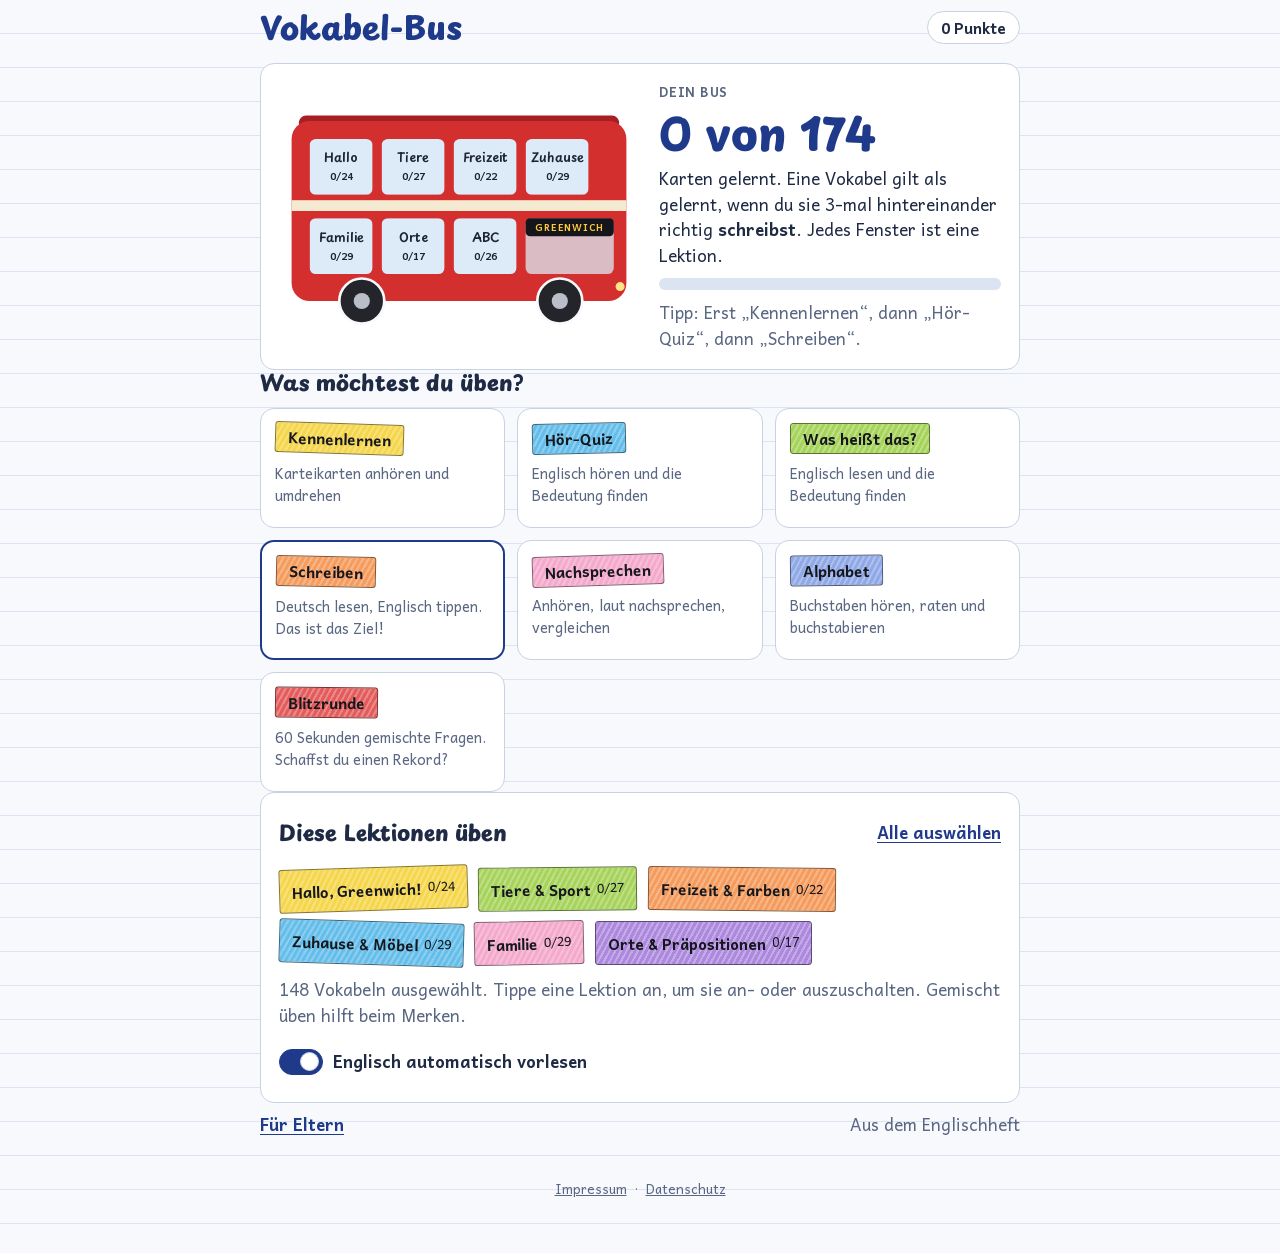
==== commit 14424fe8: "fix: self-host fonts instead of Google Fonts, add imprint and privacy notice Co-Authored-By: Claude " ====
--- a/2026-10_Englisch-Vokabeln/index.html
+++ b/2026-10_Englisch-Vokabeln/index.html
@@ -15,9 +15,7 @@
 <meta charset="utf-8">
 <meta name="viewport" content="width=device-width, initial-scale=1, viewport-fit=cover">
 <meta name="claude:viewport-fit-sides" content="cover">
-<link rel="preconnect" href="https://fonts.googleapis.com">
-<link rel="preconnect" href="https://fonts.gstatic.com" crossorigin>
-<link rel="stylesheet" href="https://fonts.googleapis.com/css2?family=Andika:wght@400;700&family=Playpen+Sans:wght@400;600;800&display=swap">
+<link rel="stylesheet" href="../fonts/fonts.css">
 <style>
   /* Layout: one centred notebook sheet on ruled paper; a red London double-decker on top whose windows fill per lesson */
   :root {
@@ -282,6 +280,9 @@
   .lv { letter-spacing: .12em; color: var(--pen); white-space: nowrap; }
   .confirm { border: 2px solid var(--bad); background: var(--bad-bg); border-radius: 12px; padding: 14px; display: flex; flex-direction: column; gap: 10px; }
 
+  .legal { text-align: center; font-size: .82rem; color: var(--ink-soft); padding-top: 8px; }
+  .legal a { color: inherit; display: inline-block; padding: 6px 4px; }
+
   #confetti { position: fixed; inset: 0; width: 100%; height: 100%; pointer-events: none; z-index: 50; }
 
   @media (max-width: 600px) {
@@ -303,6 +304,7 @@
     <span class="pill" id="points"></span>
   </header>
   <main id="view" aria-live="polite"></main>
+  <footer class="legal"><a href="https://breitec.de/#impressum" target="_blank" rel="noopener">Impressum</a> · <a href="../#datenschutz">Datenschutz</a></footer>
 </div>
 <canvas id="confetti" aria-hidden="true"></canvas>
 
--- a/fonts/fonts.css
+++ b/fonts/fonts.css
@@ -0,0 +1,50 @@
+/* Andika and Playpen Sans (SIL Open Font License 1.1), self-hosted so pages make no requests to Google.
+   Source: Google Fonts, subsets latin and latin-ext. */
+@font-face {
+  font-family: 'Andika';
+  font-style: normal;
+  font-weight: 400;
+  font-display: swap;
+  src: url('andika-400-latin-ext.woff2') format('woff2');
+  unicode-range: U+0100-02BA, U+02BD-02C5, U+02C7-02CC, U+02CE-02D7, U+02DD-02FF, U+0304, U+0308, U+0329, U+1D00-1DBF, U+1E00-1E9F, U+1EF2-1EFF, U+2020, U+20A0-20AB, U+20AD-20C4, U+2113, U+2C60-2C7F, U+A720-A7FF;
+}
+@font-face {
+  font-family: 'Andika';
+  font-style: normal;
+  font-weight: 400;
+  font-display: swap;
+  src: url('andika-400-latin.woff2') format('woff2');
+  unicode-range: U+0000-00FF, U+0131, U+0152-0153, U+02BB-02BC, U+02C6, U+02DA, U+02DC, U+0304, U+0308, U+0329, U+2000-206F, U+20AC, U+2122, U+2191, U+2193, U+2212, U+2215, U+FEFF, U+FFFD;
+}
+@font-face {
+  font-family: 'Andika';
+  font-style: normal;
+  font-weight: 700;
+  font-display: swap;
+  src: url('andika-700-latin-ext.woff2') format('woff2');
+  unicode-range: U+0100-02BA, U+02BD-02C5, U+02C7-02CC, U+02CE-02D7, U+02DD-02FF, U+0304, U+0308, U+0329, U+1D00-1DBF, U+1E00-1E9F, U+1EF2-1EFF, U+2020, U+20A0-20AB, U+20AD-20C4, U+2113, U+2C60-2C7F, U+A720-A7FF;
+}
+@font-face {
+  font-family: 'Andika';
+  font-style: normal;
+  font-weight: 700;
+  font-display: swap;
+  src: url('andika-700-latin.woff2') format('woff2');
+  unicode-range: U+0000-00FF, U+0131, U+0152-0153, U+02BB-02BC, U+02C6, U+02DA, U+02DC, U+0304, U+0308, U+0329, U+2000-206F, U+20AC, U+2122, U+2191, U+2193, U+2212, U+2215, U+FEFF, U+FFFD;
+}
+@font-face {
+  font-family: 'Playpen Sans';
+  font-style: normal;
+  font-weight: 400 800;
+  font-display: swap;
+  src: url('playpen-sans-latin-ext.woff2') format('woff2');
+  unicode-range: U+0100-02BA, U+02BD-02C5, U+02C7-02CC, U+02CE-02D7, U+02DD-02FF, U+0304, U+0308, U+0329, U+1D00-1DBF, U+1E00-1E9F, U+1EF2-1EFF, U+2020, U+20A0-20AB, U+20AD-20C4, U+2113, U+2C60-2C7F, U+A720-A7FF;
+}
+@font-face {
+  font-family: 'Playpen Sans';
+  font-style: normal;
+  font-weight: 400 800;
+  font-display: swap;
+  src: url('playpen-sans-latin.woff2') format('woff2');
+  unicode-range: U+0000-00FF, U+0131, U+0152-0153, U+02BB-02BC, U+02C6, U+02DA, U+02DC, U+0304, U+0308, U+0329, U+2000-206F, U+20AC, U+2122, U+2191, U+2193, U+2212, U+2215, U+FEFF, U+FFFD;
+}
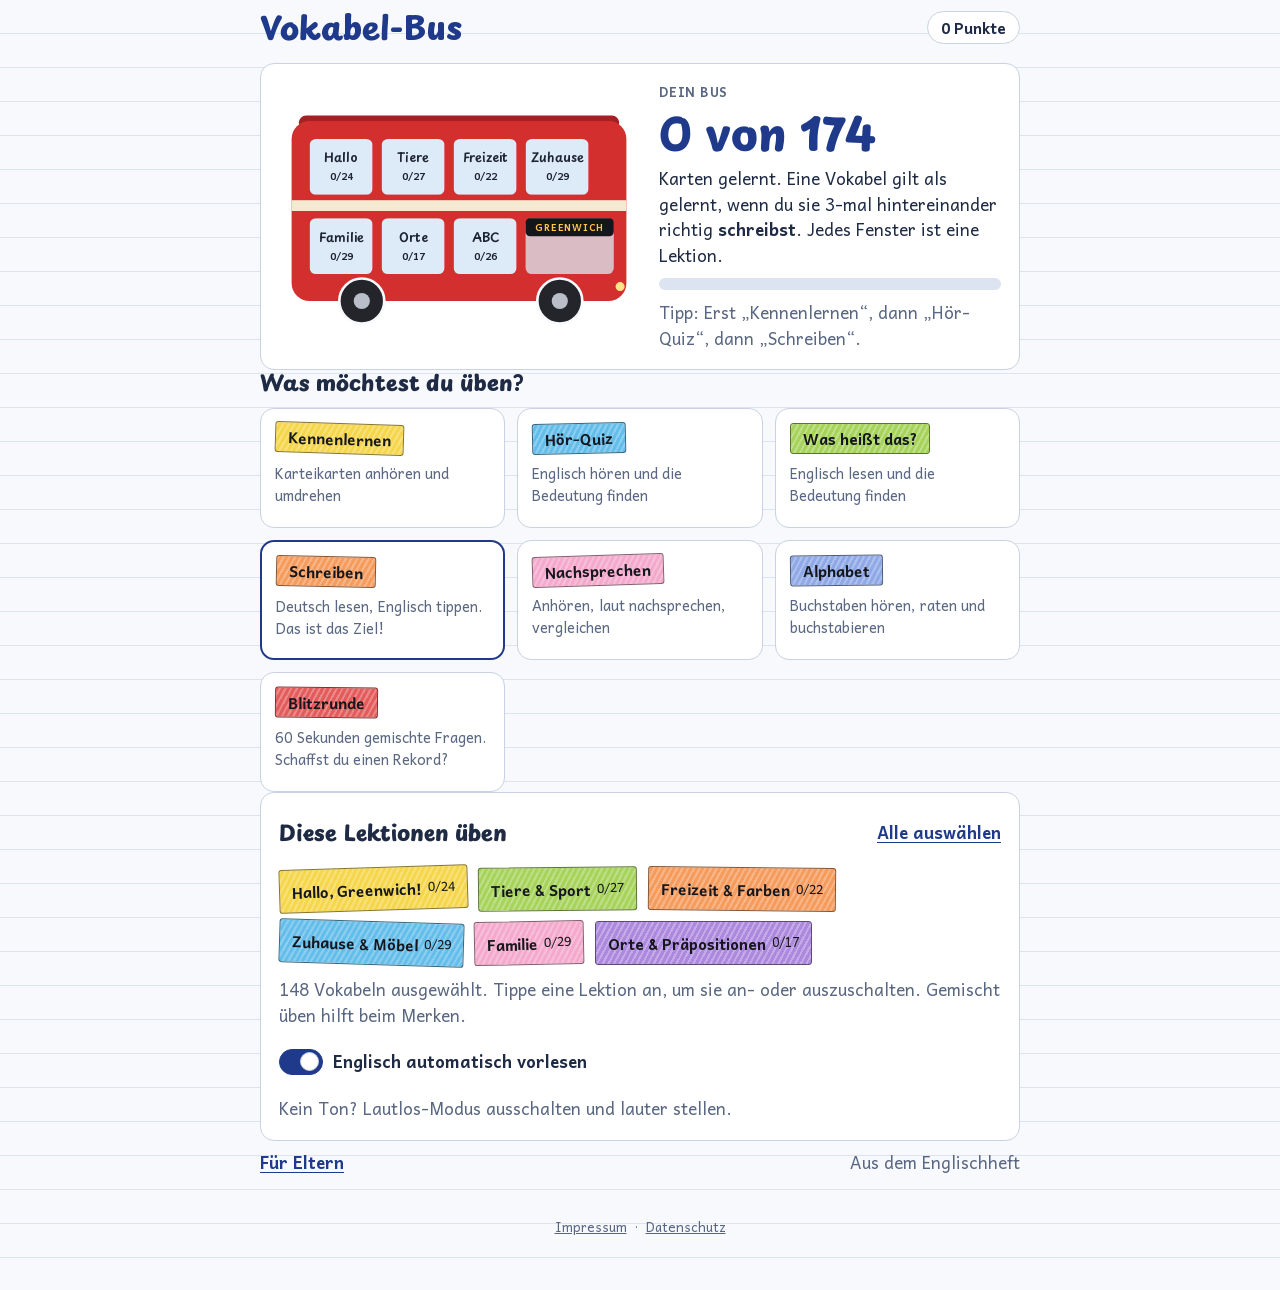
==== commit 47cb6da3: "fix: more robust speech output on iOS, add speech test for parents Co-Authored-By: Claude Opus 5.5 <" ====
--- a/2026-10_Englisch-Vokabeln/index.html
+++ b/2026-10_Englisch-Vokabeln/index.html
@@ -304,7 +304,7 @@
     <span class="pill" id="points"></span>
   </header>
   <main id="view" aria-live="polite"></main>
-  <footer class="legal"><a href="https://breitec.de/#impressum" target="_blank" rel="noopener">Impressum</a> · <a href="../#datenschutz">Datenschutz</a></footer>
+  <footer class="legal"><a href="https://breitec.de/#impressum" target="_blank" rel="noopener">Impressum</a> · <a href="../datenschutz.html">Datenschutz</a></footer>
 </div>
 <canvas id="confetti" aria-hidden="true"></canvas>
 
@@ -715,21 +715,49 @@
   }
   const canSpeak = 'speechSynthesis' in window && 'SpeechSynthesisUtterance' in window;
   if (canSpeak) { findVoice(); speechSynthesis.onvoiceschanged = findVoice; }
-  function speak(text, slow = false) {
+  // iOS can list a voice that then stays silent: if the chosen voice does not start, retry once with the
+  // system default for en-GB and keep using that. The utterance is kept referenced so Safari fires its events.
+  let voiceOk = true;
+  let utter = null;
+  function speak(text, slow = false, onNote = () => {}) {
     if (!canSpeak || !text) return;
     try {
-      speechSynthesis.cancel();
-      const u = new SpeechSynthesisUtterance(text);
-      u.lang = 'en-GB';
-      if (enVoice) u.voice = enVoice;
-      u.rate = slow ? 0.6 : 0.9;
-      speechSynthesis.speak(u);
+      if (navigator.audioSession) navigator.audioSession.type = 'playback';
     } catch (e) {}
+    const attempt = withVoice => {
+      try {
+        if (speechSynthesis.speaking || speechSynthesis.pending) speechSynthesis.cancel();
+        const u = new SpeechSynthesisUtterance(text);
+        u.lang = 'en-GB';
+        if (withVoice && enVoice) u.voice = enVoice;
+        u.rate = slow ? 0.6 : 0.9;
+        let started = false;
+        const fail = why => {
+          if (utter !== u) return;
+          utter = null;
+          if (withVoice && enVoice) {
+            voiceOk = false;
+            onNote(`„${enVoice.name}“ bleibt stumm (${why}), versuche Standardstimme …`);
+            speechSynthesis.cancel();
+            setTimeout(() => attempt(false), 150);
+          } else onNote(`Fehler: ${why}`);
+        };
+        u.onstart = () => { started = true; onNote('Vorlesen läuft …'); };
+        u.onend = () => { if (started) onNote('Fertig vorgelesen. Wenn nichts zu hören war: Lautlos-Modus und Lautstärke prüfen.'); };
+        u.onerror = ev => { if (ev.error !== 'interrupted' && ev.error !== 'canceled') fail(ev.error); };
+        utter = u;
+        speechSynthesis.speak(u);
+        setTimeout(() => { if (!started) fail('startet nicht'); }, 2000);
+      } catch (e) {
+        onNote(`Fehler: ${e.message}`);
+      }
+    };
+    attempt(voiceOk);
   }
   const sayText = e => e.say || e.en.replace(/\s*…$/, '');
   const letterSay = c => `${c.toUpperCase()}.`;
   const spellSay = w => w.toUpperCase().split('').join(', ') + '.';
-  const voiceName = () => enVoice ? `${enVoice.name} (${enVoice.lang.replace('_', '-')})` : canSpeak ? 'Standardstimme' : 'keine';
+  const voiceName = () => enVoice && voiceOk ? `${enVoice.name} (${enVoice.lang.replace('_', '-')})` : canSpeak ? 'Standardstimme Englisch (GB)' : 'keine';
 
   const ICON_SPEAK = '<svg viewBox="0 0 24 24" fill="none" stroke="currentColor" stroke-width="2" stroke-linecap="round" stroke-linejoin="round" aria-hidden="true"><path d="M11 5 6 9H3v6h3l5 4V5z" fill="currentColor"/><path d="M15.5 8.5a5 5 0 0 1 0 7"/><path d="M18.5 5.5a9 9 0 0 1 0 13"/></svg>';
   const ICON_CLOSE = '<svg viewBox="0 0 24 24" fill="none" stroke="currentColor" stroke-width="2.5" stroke-linecap="round" aria-hidden="true"><path d="M6 6l12 12M18 6 6 18"/></svg>';
@@ -836,7 +864,7 @@
         </div>
         <div class="chips">${chips}</div>
         <div class="muted">${activeWords().length} Vokabeln ausgewählt. Tippe eine Lektion an, um sie an- oder auszuschalten. Gemischt üben hilft beim Merken.</div>
-        ${canSpeak ? `<button class="switch" data-act="toggleAuto" aria-pressed="${P.auto}"><span class="knob" aria-hidden="true"></span>Englisch automatisch vorlesen</button>` : ''}
+        ${canSpeak ? `<button class="switch" data-act="toggleAuto" aria-pressed="${P.auto}"><span class="knob" aria-hidden="true"></span>Englisch automatisch vorlesen</button><div class="muted">Kein Ton? Lautlos-Modus ausschalten und lauter stellen.</div>` : ''}
       </section>
       <div class="row spread">
         <button class="linkbtn" data-act="parents">Für Eltern</button>
@@ -1090,6 +1118,12 @@
         <div class="muted">„Gelernt“ heißt: ${MASTER}-mal hintereinander richtig auf Englisch getippt. Ein Fehler setzt auf Stufe 0 zurück, ein kleiner Tippfehler nicht. Multiple-Choice-Fragen zählen nur für „Erkennen“. Gelernte Vokabeln kommen nach ${REVIEW_DAYS} Tagen zur Wiederholung. Der Fortschritt bleibt nur auf diesem Gerät.</div>
         <div class="muted">Vorlesestimme: ${esc(voiceName())}. Es wird kein Mikrofon benutzt; beim Nachsprechen bewertet das Kind selbst.</div>
       </section>
+      ${canSpeak ? `<section class="sheet stack">
+        <span class="label">Vorlesen testen</span>
+        <div class="row"><button class="btn ghost small" data-act="speechTest">${ICON_SPEAK}Testsatz abspielen</button></div>
+        <div id="speechTest" class="muted" aria-live="polite">Stimme: ${esc(voiceName())}</div>
+        <div class="muted">Kein Ton? Auf dem iPhone den Lautlos-Modus ausschalten (Schalter oder Aktionstaste an der Seite), auf dem iPad im Kontrollzentrum. Dann die Lautstärke hochdrehen.</div>
+      </section>` : '<section class="sheet">Dieser Browser hat keine Vorlesestimme.</section>'}
       <section class="sheet stack">
         <span class="label">Vokabeln, schwierigste zuerst</span>
         <div class="tablewrap"><table>
@@ -1369,6 +1403,12 @@
     next: () => next(),
     quit: () => { stopTimers(); const back = round && (round.type === 'letters' || round.type === 'spell') ? 'abc' : 'home'; round = null; show(back); },
     speak: (arg, el) => speakArg(arg, !!el.dataset.slow),
+    speechTest: () => {
+      const out = document.getElementById('speechTest');
+      const note = msg => { if (out) out.textContent = `Stimme: ${voiceName()} · ${msg}`; };
+      note('starte …');
+      speak('Hello! This is the vocabulary bus.', false, note);
+    },
     letter: i => { abcSel = Number(i); render(); speak(letterSay(LETTERS[abcSel].c)); },
     flip: () => {
       learn.open = !learn.open;
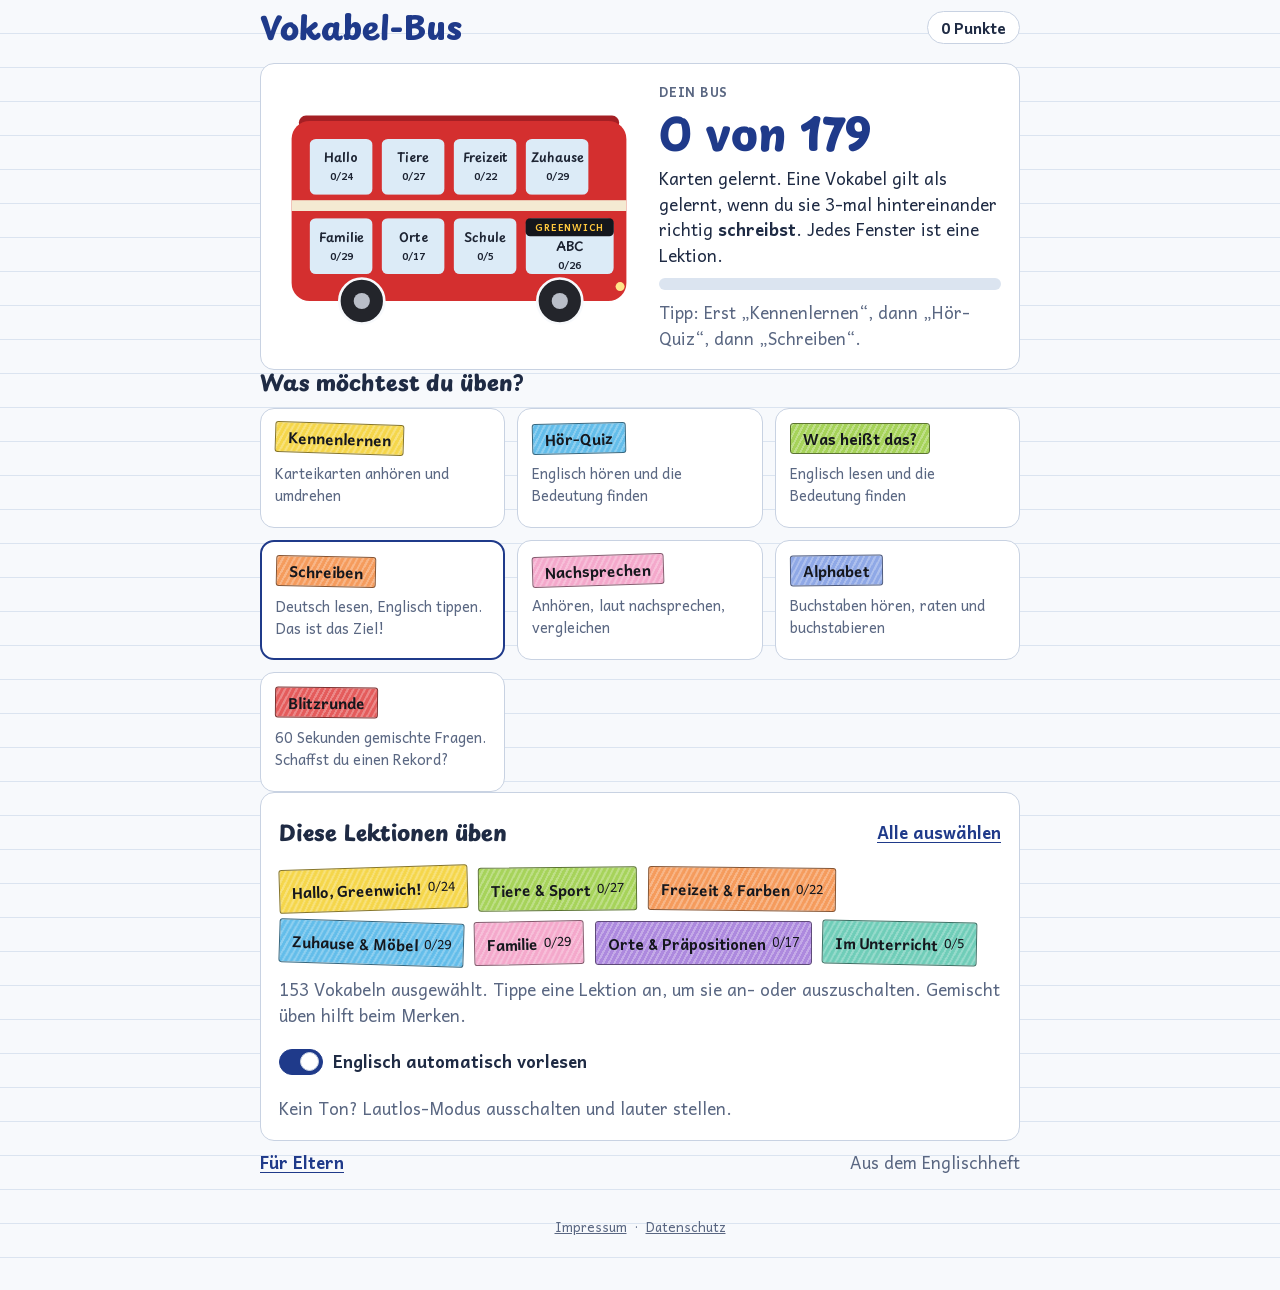
==== commit ded3b847: "feat: add classroom phrases lesson to Vokabel-Bus Co-Authored-By: Claude Opus 5.5 <noreply@anthropic" ====
--- a/2026-10_Englisch-Vokabeln/index.html
+++ b/2026-10_Englisch-Vokabeln/index.html
@@ -10,7 +10,7 @@
 <link rel="icon" href="/lernzentrale/icon.png">
 <style>:root { padding-top: env(safe-area-inset-top, 0px); padding-bottom: env(safe-area-inset-bottom, 0px); }</style>
 <title>Vokabel-Bus</title>
-<meta name="description" content="Englisch, Vokabeln aus dem Heft: 148 Wörter und Sätze hören, nachsprechen und schreiben, dazu das Alphabet.">
+<meta name="description" content="Englisch, Vokabeln aus dem Heft: 153 Wörter und Sätze hören, nachsprechen und schreiben, dazu das Alphabet.">
 
 <meta charset="utf-8">
 <meta name="viewport" content="width=device-width, initial-scale=1, viewport-fit=cover">
@@ -47,6 +47,7 @@
     --g-orange: #f59b5c;
     --g-hellblau: #63bdea;
     --g-dunkelblau: #8fa8e6;
+    --g-tuerkis: #6fcdb8;
     --g-rosa: #f4a8cb;
     --f-hand: 'Playpen Sans', 'Chalkboard SE', 'Comic Sans MS', cursive;
     --f-body: 'Andika', 'Avenir Next', 'Segoe UI', system-ui, sans-serif;
@@ -316,7 +317,8 @@
     { id: 'freizeit', label: 'Freizeit & Farben', short: 'Freizeit', color: 'orange' },
     { id: 'zuhause', label: 'Zuhause & Möbel', short: 'Zuhause', color: 'hellblau' },
     { id: 'familie', label: 'Familie', short: 'Familie', color: 'rosa' },
-    { id: 'orte', label: 'Orte & Präpositionen', short: 'Orte', color: 'lila' }
+    { id: 'orte', label: 'Orte & Präpositionen', short: 'Orte', color: 'lila' },
+    { id: 'unterricht', label: 'Im Unterricht', short: 'Schule', color: 'tuerkis' }
   ];
 
   // [lesson, English, German, options] – exactly the notebook entries, spelling corrected (see README).
@@ -474,7 +476,13 @@
     ['orte', 'own', 'eigene/-r/-s'],
     ['orte', 'in the middle (of)', 'in der Mitte (von); mitten in', { say: 'in the middle of', ans: ['in the middle'] }],
     ['orte', 'on the right', 'auf der rechten Seite; rechts'],
-    ['orte', 'on the left', 'auf der linken Seite; links']
+    ['orte', 'on the left', 'auf der linken Seite; links'],
+
+    ['unterricht', 'Listen!', 'Zuhören!', { tip: 'Aufforderung im Unterricht' }],
+    ['unterricht', 'Repeat!', 'Wiederholen!', { tip: 'Aufforderung im Unterricht' }],
+    ['unterricht', 'Answer the questions.', 'Beantworte die Fragen.'],
+    ['unterricht', 'Use short answers.', 'Benutze Kurzantworten.'],
+    ['unterricht', 'margin', 'Rand']
   ];
 
   // Alphabet box from the notebook: [letter, IPA, memory aid]
@@ -501,6 +509,8 @@
   };
 
   const KEY = 'vokabel-bus-v1';
+  // Lessons of the first version; saves from then have no "known" list
+  const FIRST_LESSONS = ['hallo', 'tiere', 'freizeit', 'zuhause', 'familie', 'orte'];
   const HUB_KEY = 'lernzentrale:2026-10_Englisch-Vokabeln';
   if (location.pathname.includes('/lernzentrale/')) document.getElementById('hubLink').hidden = false;
   const MASTER = 3;
@@ -529,15 +539,20 @@
   let pending = null;
 
   function fresh(lessons = LESSONS.map(l => l.id)) {
-    return { prod: {}, rec: {}, wrong: {}, seen: {}, said: {}, last: {}, abc: {}, points: 0, blitzBest: 0, auto: true, lessons };
+    return { prod: {}, rec: {}, wrong: {}, seen: {}, said: {}, last: {}, abc: {}, points: 0, blitzBest: 0, auto: true, lessons, known: LESSONS.map(l => l.id) };
   }
   function load() {
     const base = fresh();
     try {
       const raw = localStorage.getItem(KEY);
       if (raw) {
-        const p = Object.assign(base, JSON.parse(raw));
+        const saved = JSON.parse(raw);
+        const known = Array.isArray(saved.known) ? saved.known : FIRST_LESSONS;
+        const p = Object.assign(base, saved);
         p.lessons = (Array.isArray(p.lessons) ? p.lessons : []).filter(id => LESSON[id]);
+        // Lessons added since the last visit start switched on
+        LESSONS.forEach(l => { if (!known.includes(l.id) && !p.lessons.includes(l.id)) p.lessons.push(l.id); });
+        p.known = LESSONS.map(l => l.id);
         if (!p.lessons.length) p.lessons = LESSONS.map(l => l.id);
         return p;
       }
@@ -782,23 +797,25 @@
       }),
       { short: 'ABC', c: 'dunkelblau', n: LETTERS.length, done: LETTERS.filter(letterDone).length, started: LETTERS.filter(l => abcLvl(l) > 0).length }
     ];
-    const pos = [[34, 40], [114, 40], [194, 40], [274, 40], [34, 128], [114, 128], [194, 128]];
-    const W = 70, H = 62;
+    // Upper deck 4 windows, lower deck 3 plus the wide front window under the destination sign
+    const pos = [[34, 40], [114, 40], [194, 40], [274, 40], [34, 128], [114, 128], [194, 128], [274, 128]];
+    const H = 62;
     let s = `<svg class="bus" viewBox="0 0 400 252" role="img" aria-label="Vokabel-Bus: ${doneCount()} von ${TOTAL} gelernt">`;
     s += '<rect class="roof" x="22" y="14" width="356" height="16" rx="8"/>';
     s += '<rect class="body" x="14" y="20" width="372" height="200" rx="20"/>';
     s += '<rect class="band" x="14" y="108" width="372" height="12"/>';
     units.forEach((u, i) => {
       const [x, y] = pos[i];
+      const front = i === pos.length - 1;
+      const W = front ? 98 : 70, dy = front ? 10 : 0;
       const light = H * u.started / u.n, solid = H * u.done / u.n;
       s += `<clipPath id="win${i}"><rect x="${x}" y="${y}" width="${W}" height="${H}" rx="7"/></clipPath>`;
       s += `<g clip-path="url(#win${i})"><rect class="glass" x="${x}" y="${y}" width="${W}" height="${H}"/>`;
       s += `<rect x="${x}" y="${(y + H - light).toFixed(1)}" width="${W}" height="${light.toFixed(1)}" style="fill:color-mix(in srgb, var(--g-${u.c}) 40%, var(--glass))"/>`;
       s += `<rect x="${x}" y="${(y + H - solid).toFixed(1)}" width="${W}" height="${solid.toFixed(1)}" style="fill:var(--g-${u.c})"/></g>`;
-      s += `<text class="win-label" x="${x + W / 2}" y="${y + 26}">${esc(u.short)}${u.done === u.n ? ' ★' : ''}</text>`;
-      s += `<text class="win-count" x="${x + W / 2}" y="${y + 46}">${u.done}/${u.n}</text>`;
+      s += `<text class="win-label" x="${x + W / 2}" y="${y + 26 + dy}">${esc(u.short)}${u.done === u.n ? ' ★' : ''}</text>`;
+      s += `<text class="win-count" x="${x + W / 2}" y="${y + 46 + dy}">${u.done}/${u.n}</text>`;
     });
-    s += '<rect class="glass" x="274" y="128" width="98" height="62" rx="7" style="opacity:.75"/>';
     s += '<rect class="sign" x="274" y="128" width="98" height="20" rx="5"/><text class="sign-text" x="323" y="142">GREENWICH</text>';
     s += '<circle class="lamp" cx="379" cy="204" r="5"/>';
     [92, 312].forEach(cx => { s += `<circle class="tyre" cx="${cx}" cy="220" r="25"/><circle class="hub" cx="${cx}" cy="220" r="9"/>`; });
@@ -1360,7 +1377,7 @@
     c.height = H * dpr;
     ctx.scale(dpr, dpr);
     const cs = getComputedStyle(document.documentElement);
-    const cols = ['rot', 'gelb', 'gruen', 'hellblau', 'rosa', 'lila', 'orange', 'dunkelblau'].map(g => cs.getPropertyValue(`--g-${g}`).trim());
+    const cols = ['rot', 'gelb', 'gruen', 'hellblau', 'rosa', 'lila', 'orange', 'dunkelblau', 'tuerkis'].map(g => cs.getPropertyValue(`--g-${g}`).trim());
     const parts = Array.from({ length: 130 }, () => ({
       x: W / 2 + (Math.random() - 0.5) * 160, y: H * 0.3,
       vx: (Math.random() - 0.5) * 14, vy: -Math.random() * 13 - 4,
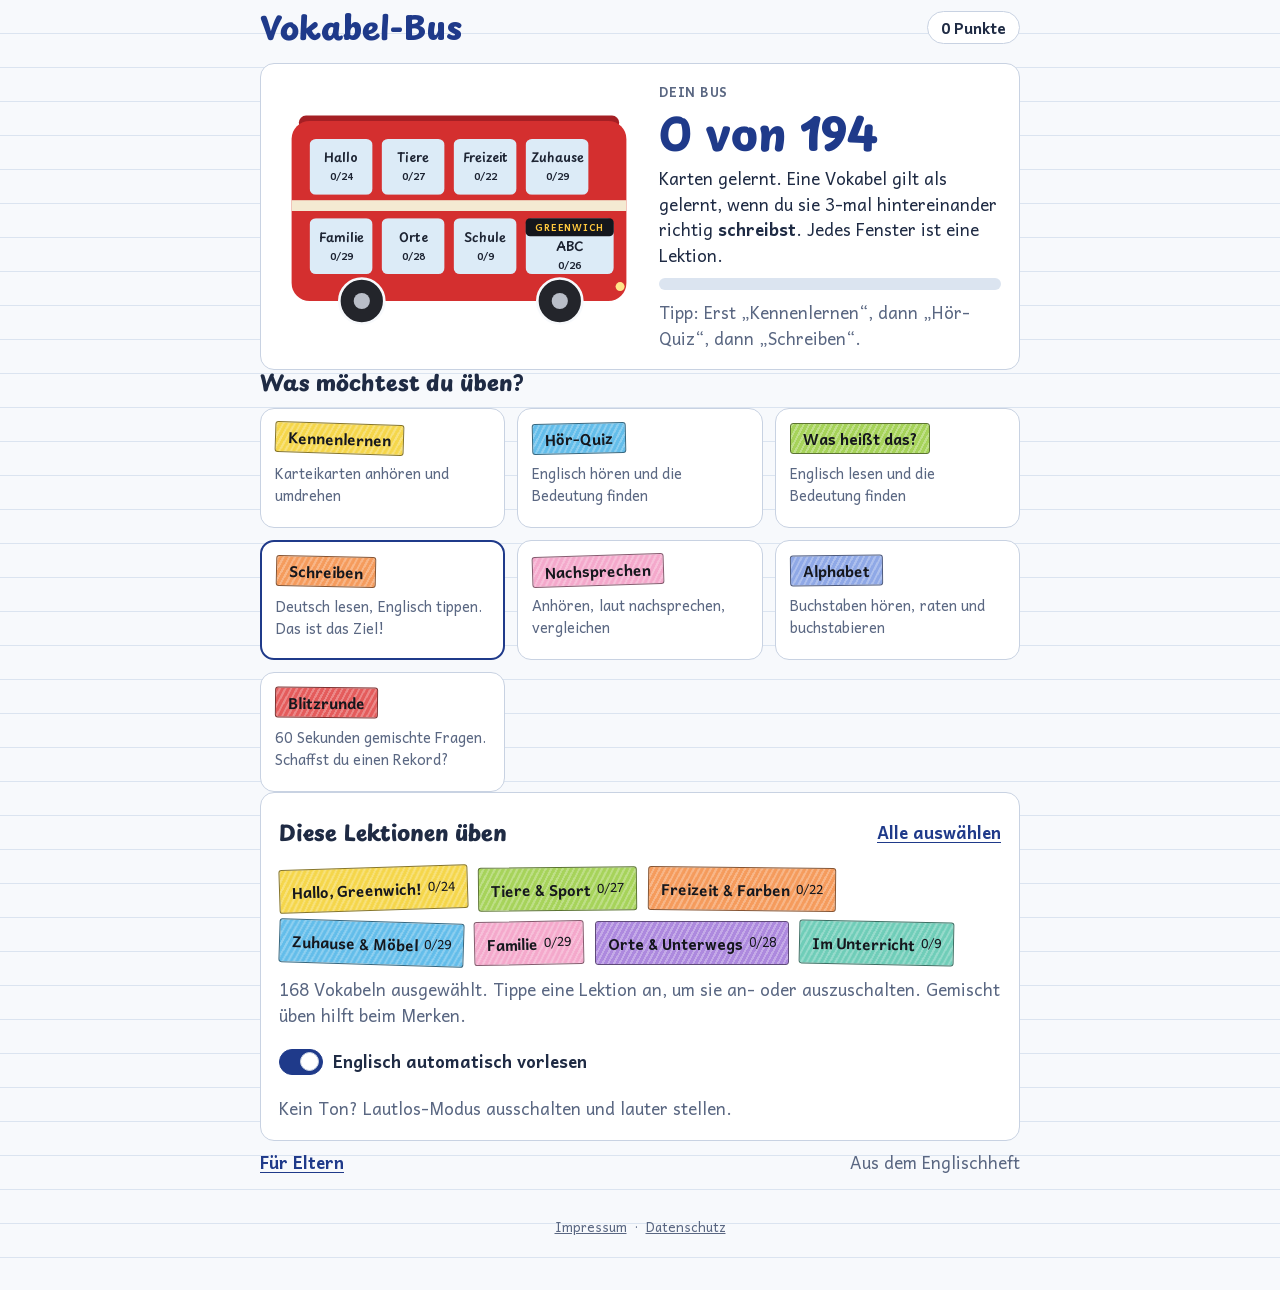
==== commit 110ab6dd: "feat: add notebook pages 8 and 9 to Vokabel-Bus Co-Authored-By: Claude Opus 5.5 <noreply@anthropic.c" ====
--- a/2026-10_Englisch-Vokabeln/index.html
+++ b/2026-10_Englisch-Vokabeln/index.html
@@ -10,7 +10,7 @@
 <link rel="icon" href="/lernzentrale/icon.png">
 <style>:root { padding-top: env(safe-area-inset-top, 0px); padding-bottom: env(safe-area-inset-bottom, 0px); }</style>
 <title>Vokabel-Bus</title>
-<meta name="description" content="Englisch, Vokabeln aus dem Heft: 153 Wörter und Sätze hören, nachsprechen und schreiben, dazu das Alphabet.">
+<meta name="description" content="Englisch, Vokabeln aus dem Heft: 168 Wörter und Sätze hören, nachsprechen und schreiben, dazu das Alphabet.">
 
 <meta charset="utf-8">
 <meta name="viewport" content="width=device-width, initial-scale=1, viewport-fit=cover">
@@ -317,7 +317,7 @@
     { id: 'freizeit', label: 'Freizeit & Farben', short: 'Freizeit', color: 'orange' },
     { id: 'zuhause', label: 'Zuhause & Möbel', short: 'Zuhause', color: 'hellblau' },
     { id: 'familie', label: 'Familie', short: 'Familie', color: 'rosa' },
-    { id: 'orte', label: 'Orte & Präpositionen', short: 'Orte', color: 'lila' },
+    { id: 'orte', label: 'Orte & Unterwegs', short: 'Orte', color: 'lila' },
     { id: 'unterricht', label: 'Im Unterricht', short: 'Schule', color: 'tuerkis' }
   ];
 
@@ -477,12 +477,27 @@
     ['orte', 'in the middle (of)', 'in der Mitte (von); mitten in', { say: 'in the middle of', ans: ['in the middle'] }],
     ['orte', 'on the right', 'auf der rechten Seite; rechts'],
     ['orte', 'on the left', 'auf der linken Seite; links'],
+    ['orte', 'busy', 'belebt; beschäftigt'],
+    ['orte', 'Who … for?', 'Für wen …?', { say: 'Who for?' }],
+    ['orte', 'who', 'wer; wem; wen'],
+    ['orte', 'to explore', 'auf Entdeckungsreise gehen; sich umschauen; erkunden; erforschen'],
+    ['orte', 'best', 'beste/-r/-s'],
+    ['orte', 'bag', 'Tasche; Tüte'],
+    ['orte', 'maybe', 'vielleicht'],
+    ['orte', 'after', 'nach (zeitlich)'],
+    ['orte', 'visit', 'Besuch'],
+    ['orte', 'outside', 'nach draußen; draußen; außerhalb (von)'],
+    ['orte', 'awful', 'schrecklich; furchtbar'],
 
     ['unterricht', 'Listen!', 'Zuhören!', { tip: 'Aufforderung im Unterricht' }],
     ['unterricht', 'Repeat!', 'Wiederholen!', { tip: 'Aufforderung im Unterricht' }],
     ['unterricht', 'Answer the questions.', 'Beantworte die Fragen.'],
     ['unterricht', 'Use short answers.', 'Benutze Kurzantworten.'],
-    ['unterricht', 'margin', 'Rand']
+    ['unterricht', 'margin', 'Rand'],
+    ['unterricht', "Don't worry!", 'Keine Sorge!'],
+    ['unterricht', 'sentence', 'Satz'],
+    ['unterricht', 'right', 'richtig; korrekt'],
+    ['unterricht', 'ending', 'Ende; Schluss (einer Geschichte)']
   ];
 
   // Alphabet box from the notebook: [letter, IPA, memory aid]
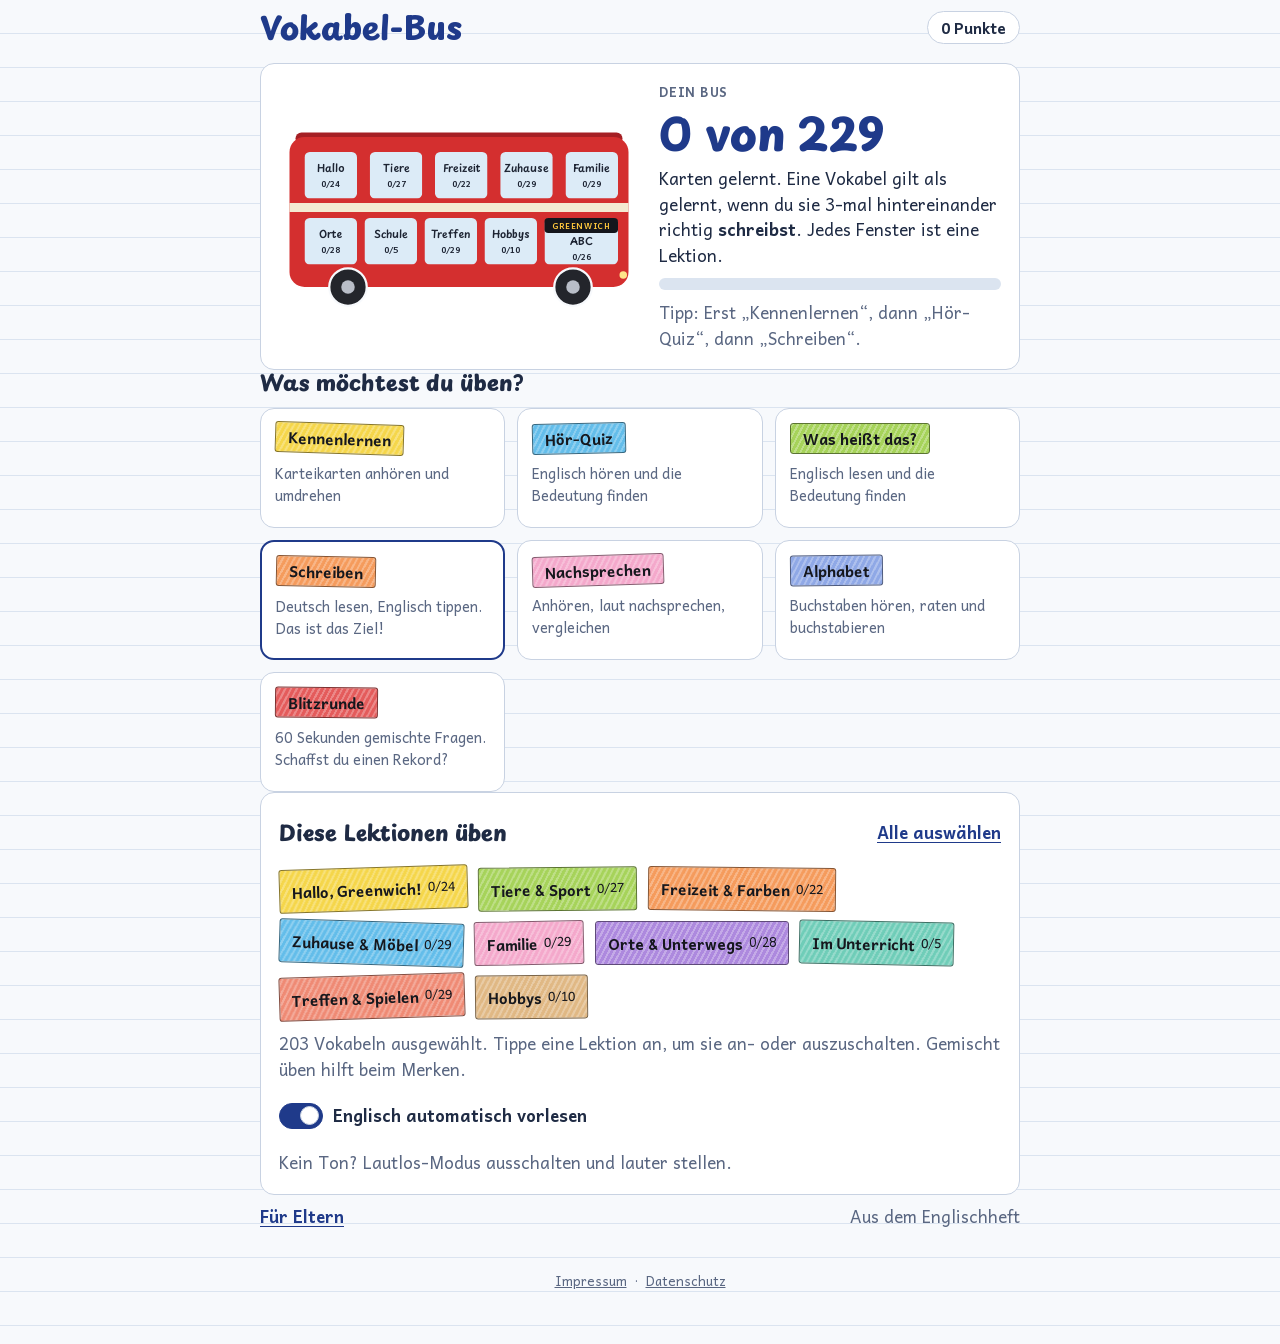
==== commit 2c61788e: "feat: add hobby and friends lessons to Vokabel-Bus Co-Authored-By: Claude Opus 5.5 <noreply@anthropi" ====
--- a/2026-10_Englisch-Vokabeln/index.html
+++ b/2026-10_Englisch-Vokabeln/index.html
@@ -10,7 +10,7 @@
 <link rel="icon" href="/lernzentrale/icon.png">
 <style>:root { padding-top: env(safe-area-inset-top, 0px); padding-bottom: env(safe-area-inset-bottom, 0px); }</style>
 <title>Vokabel-Bus</title>
-<meta name="description" content="Englisch, Vokabeln aus dem Heft: 168 Wörter und Sätze hören, nachsprechen und schreiben, dazu das Alphabet.">
+<meta name="description" content="Englisch, Vokabeln aus dem Heft: 203 Wörter und Sätze hören, nachsprechen und schreiben, dazu das Alphabet.">
 
 <meta charset="utf-8">
 <meta name="viewport" content="width=device-width, initial-scale=1, viewport-fit=cover">
@@ -49,6 +49,8 @@
     --g-dunkelblau: #8fa8e6;
     --g-tuerkis: #6fcdb8;
     --g-rosa: #f4a8cb;
+    --g-koralle: #ef8a74;
+    --g-sand: #e0b884;
     --f-hand: 'Playpen Sans', 'Chalkboard SE', 'Comic Sans MS', cursive;
     --f-body: 'Andika', 'Avenir Next', 'Segoe UI', system-ui, sans-serif;
     --radius: 14px;
@@ -318,7 +320,9 @@
     { id: 'zuhause', label: 'Zuhause & Möbel', short: 'Zuhause', color: 'hellblau' },
     { id: 'familie', label: 'Familie', short: 'Familie', color: 'rosa' },
     { id: 'orte', label: 'Orte & Unterwegs', short: 'Orte', color: 'lila' },
-    { id: 'unterricht', label: 'Im Unterricht', short: 'Schule', color: 'tuerkis' }
+    { id: 'unterricht', label: 'Im Unterricht', short: 'Schule', color: 'tuerkis' },
+    { id: 'treffen', label: 'Treffen & Spielen', short: 'Treffen', color: 'koralle' },
+    { id: 'hobbys', label: 'Hobbys', short: 'Hobbys', color: 'sand' }
   ];
 
   // [lesson, English, German, options] – exactly the notebook entries, spelling corrected (see README).
@@ -336,7 +340,7 @@
     ['hallo', "I'm Pia.", 'Ich heiße Pia. / Ich bin Pia.', { ok: ['My name is Pia.'] }],
     ['hallo', "You're a nice dog.", 'Du bist ein lieber Hund.'],
     ['hallo', "What's your name?", 'Wie heißt du? / Wie heißen Sie?'],
-    ['hallo', 'Sorry!', 'Entschuldigung! / Tut mir leid!'],
+    ['hallo', 'Sorry!', 'Entschuldigung! / Tut mir leid!', { ok: ["I'm sorry!"] }],
     ['hallo', 'My dog is crazy.', 'Mein Hund ist verrückt.'],
     ['hallo', 'My name is Luke.', 'Ich heiße Luke.', { ok: ["I'm Luke."] }],
     ['hallo', "We're from Greenwich.", 'Wir sind aus Greenwich.'],
@@ -494,10 +498,47 @@
     ['unterricht', 'Answer the questions.', 'Beantworte die Fragen.'],
     ['unterricht', 'Use short answers.', 'Benutze Kurzantworten.'],
     ['unterricht', 'margin', 'Rand'],
-    ['unterricht', "Don't worry!", 'Keine Sorge!'],
-    ['unterricht', 'sentence', 'Satz'],
-    ['unterricht', 'right', 'richtig; korrekt'],
-    ['unterricht', 'ending', 'Ende; Schluss (einer Geschichte)']
+
+    ['treffen', "Don't worry!", 'Keine Sorge!'],
+    ['treffen', 'sentence', 'Satz'],
+    ['treffen', 'right', 'richtig; korrekt'],
+    ['treffen', 'ending', 'Ende; Schluss (einer Geschichte)'],
+    ['treffen', 'from … to', 'von … bis', { say: 'from, to' }],
+    ['treffen', 'answer', 'Antwort'],
+    ['treffen', 'wall', 'Wand; Mauer'],
+    ['treffen', 'fridge', 'Kühlschrank'],
+    ['treffen', 'address', 'Adresse'],
+    ['treffen', 'its', 'sein/-e; ihr/-e'],
+    ['treffen', 'to remember', 'sich erinnern (an); sich merken; denken an'],
+    ['treffen', 'or', 'oder'],
+    ['treffen', 'more', 'mehr; weitere'],
+    ['treffen', 'day', 'Tag'],
+    ['treffen', 'happy', 'glücklich; froh; fröhlich'],
+    ['treffen', "can't", 'kann nicht; können nicht'],
+    ['treffen', 'to meet', 'treffen; sich treffen'],
+    ['treffen', 'to show', 'zeigen'],
+    ['treffen', 'game', 'Spiel'],
+    ['treffen', 'to want (to)', 'wollen; mögen', { say: 'to want to', ans: ['to want'] }],
+    ['treffen', 'to play', 'spielen'],
+    ['treffen', 'boring', 'langweilig'],
+    ['treffen', "You're into sports.", 'Du magst doch Sport. / Du stehst doch auf Sport.'],
+    ['treffen', 'Try skating!', 'Versuch es mal mit Inlineskating. / Probier mal Inlineskating.'],
+    ['treffen', 'fast', 'schnell'],
+    ['treffen', 'so', 'so; also'],
+    ['treffen', "I'm sorry!", 'Tut mir leid!', { ok: ['Sorry!'] }],
+    ['treffen', "I'm fine.", "Mir geht's gut."],
+    ['treffen', 'cute', 'niedlich; süß'],
+
+    ['hobbys', 'lucky charm', 'Glücksbringer; Talisman'],
+    ['hobbys', 'text (message)', 'SMS; Kurznachricht', { say: 'text message', ans: ['text', 'text message'] }],
+    ['hobbys', 'reading', 'Lesen', { tip: 'das Lesen als Hobby' }],
+    ['hobbys', 'music', 'Musik'],
+    ['hobbys', 'to paint', 'anmalen; malen'],
+    ['hobbys', 'to go swimming', 'schwimmen gehen'],
+    ['hobbys', 'to read', 'lesen'],
+    ['hobbys', 'book', 'Buch'],
+    ['hobbys', 'to take photos', 'fotografieren; Fotos machen'],
+    ['hobbys', 'to watch', 'beobachten; (sich) ansehen; zuschauen']
   ];
 
   // Alphabet box from the notebook: [letter, IPA, memory aid]
@@ -812,28 +853,37 @@
       }),
       { short: 'ABC', c: 'dunkelblau', n: LETTERS.length, done: LETTERS.filter(letterDone).length, started: LETTERS.filter(l => abcLvl(l) > 0).length }
     ];
-    // Upper deck 4 windows, lower deck 3 plus the wide front window under the destination sign
-    const pos = [[34, 40], [114, 40], [194, 40], [274, 40], [34, 128], [114, 128], [194, 128], [274, 128]];
-    const H = 62;
-    let s = `<svg class="bus" viewBox="0 0 400 252" role="img" aria-label="Vokabel-Bus: ${doneCount()} von ${TOTAL} gelernt">`;
-    s += '<rect class="roof" x="22" y="14" width="356" height="16" rx="8"/>';
-    s += '<rect class="body" x="14" y="20" width="372" height="200" rx="20"/>';
-    s += '<rect class="band" x="14" y="108" width="372" height="12"/>';
+    // Lessons fill the upper deck and the lower deck; the ABC sits in the wide front window under the destination sign.
+    // The bus gets longer when more lessons come in.
+    const k = units.length - 1, low = Math.floor(k / 2), up = k - low;
+    const W = 70, F = 98, G = 10, H = 62, X0 = 34;
+    const inner = Math.max(up * W + (up - 1) * G, low * (W + G) + F);
+    const R = X0 + inner, bodyR = R + 14, VW = bodyR + 14;
+    const gapUp = up > 1 ? (inner - up * W) / (up - 1) : 0;
+    const gapLow = low > 1 ? (inner - F - G - low * W) / (low - 1) : 0;
+    const pos = [
+      ...Array.from({ length: up }, (_, i) => [X0 + i * (W + gapUp), 40, W]),
+      ...Array.from({ length: low }, (_, i) => [X0 + i * (W + gapLow), 128, W]),
+      [R - F, 128, F]
+    ];
+    let s = `<svg class="bus" viewBox="0 0 ${VW} 252" role="img" aria-label="Vokabel-Bus: ${doneCount()} von ${TOTAL} gelernt">`;
+    s += `<rect class="roof" x="22" y="14" width="${bodyR - 30}" height="16" rx="8"/>`;
+    s += `<rect class="body" x="14" y="20" width="${bodyR - 14}" height="200" rx="20"/>`;
+    s += `<rect class="band" x="14" y="108" width="${bodyR - 14}" height="12"/>`;
     units.forEach((u, i) => {
-      const [x, y] = pos[i];
-      const front = i === pos.length - 1;
-      const W = front ? 98 : 70, dy = front ? 10 : 0;
+      const [x, y, w] = pos[i];
+      const dy = i === units.length - 1 ? 10 : 0;
       const light = H * u.started / u.n, solid = H * u.done / u.n;
-      s += `<clipPath id="win${i}"><rect x="${x}" y="${y}" width="${W}" height="${H}" rx="7"/></clipPath>`;
-      s += `<g clip-path="url(#win${i})"><rect class="glass" x="${x}" y="${y}" width="${W}" height="${H}"/>`;
-      s += `<rect x="${x}" y="${(y + H - light).toFixed(1)}" width="${W}" height="${light.toFixed(1)}" style="fill:color-mix(in srgb, var(--g-${u.c}) 40%, var(--glass))"/>`;
-      s += `<rect x="${x}" y="${(y + H - solid).toFixed(1)}" width="${W}" height="${solid.toFixed(1)}" style="fill:var(--g-${u.c})"/></g>`;
-      s += `<text class="win-label" x="${x + W / 2}" y="${y + 26 + dy}">${esc(u.short)}${u.done === u.n ? ' ★' : ''}</text>`;
-      s += `<text class="win-count" x="${x + W / 2}" y="${y + 46 + dy}">${u.done}/${u.n}</text>`;
+      s += `<clipPath id="win${i}"><rect x="${x}" y="${y}" width="${w}" height="${H}" rx="7"/></clipPath>`;
+      s += `<g clip-path="url(#win${i})"><rect class="glass" x="${x}" y="${y}" width="${w}" height="${H}"/>`;
+      s += `<rect x="${x}" y="${(y + H - light).toFixed(1)}" width="${w}" height="${light.toFixed(1)}" style="fill:color-mix(in srgb, var(--g-${u.c}) 40%, var(--glass))"/>`;
+      s += `<rect x="${x}" y="${(y + H - solid).toFixed(1)}" width="${w}" height="${solid.toFixed(1)}" style="fill:var(--g-${u.c})"/></g>`;
+      s += `<text class="win-label" x="${x + w / 2}" y="${y + 26 + dy}">${esc(u.short)}${u.done === u.n ? ' ★' : ''}</text>`;
+      s += `<text class="win-count" x="${x + w / 2}" y="${y + 46 + dy}">${u.done}/${u.n}</text>`;
     });
-    s += '<rect class="sign" x="274" y="128" width="98" height="20" rx="5"/><text class="sign-text" x="323" y="142">GREENWICH</text>';
-    s += '<circle class="lamp" cx="379" cy="204" r="5"/>';
-    [92, 312].forEach(cx => { s += `<circle class="tyre" cx="${cx}" cy="220" r="25"/><circle class="hub" cx="${cx}" cy="220" r="9"/>`; });
+    s += `<rect class="sign" x="${R - F}" y="128" width="${F}" height="20" rx="5"/><text class="sign-text" x="${R - F / 2}" y="142">GREENWICH</text>`;
+    s += `<circle class="lamp" cx="${bodyR - 7}" cy="204" r="5"/>`;
+    [92, bodyR - 74].forEach(cx => { s += `<circle class="tyre" cx="${cx}" cy="220" r="25"/><circle class="hub" cx="${cx}" cy="220" r="9"/>`; });
     return s + '</svg>';
   }
 
@@ -1007,7 +1057,7 @@
     if (q.type === 'type' || q.type === 'spell') {
       if (a.kind === 'ok' && a.alt) lead = `<p>Auch richtig! Im Heft steht:</p>`;
       else if (a.kind === 'ok' && a.hinted) lead = '<p>Mit Tipp geschafft. Nächstes Mal ohne Tipp, dann zählt es für den Bus.</p>';
-      else if (a.kind === 'almost' && a.why === 'apos') lead = '<p>Da fehlt nur der Apostroph (\'). So schreibt man es:</p>';
+      else if (a.kind === 'almost' && a.why === 'apos') lead = /'/.test(e.en) ? '<p>Da fehlt nur der Apostroph (\'). So schreibt man es:</p>' : '<p>Hier gehört kein Apostroph hin. So schreibt man es:</p>';
       else if (a.kind === 'almost') {
         const extra = highlight(a.typed, e.en, 'del');
         lead = `<p>Du hast geschrieben: <strong lang="en">${extra}</strong>.${extra.includes('<del>') ? ' Durchgestrichen = zu viel.' : ''} ${highlight(e.en, a.typed).includes('<mark>') ? 'Gelb = diese Buchstaben musst du noch üben:' : 'Richtig ist:'}</p>`;
@@ -1392,7 +1442,7 @@
     c.height = H * dpr;
     ctx.scale(dpr, dpr);
     const cs = getComputedStyle(document.documentElement);
-    const cols = ['rot', 'gelb', 'gruen', 'hellblau', 'rosa', 'lila', 'orange', 'dunkelblau', 'tuerkis'].map(g => cs.getPropertyValue(`--g-${g}`).trim());
+    const cols = ['rot', 'gelb', 'gruen', 'hellblau', 'rosa', 'lila', 'orange', 'dunkelblau', 'tuerkis', 'koralle', 'sand'].map(g => cs.getPropertyValue(`--g-${g}`).trim());
     const parts = Array.from({ length: 130 }, () => ({
       x: W / 2 + (Math.random() - 0.5) * 160, y: H * 0.3,
       vx: (Math.random() - 0.5) * 14, vy: -Math.random() * 13 - 4,
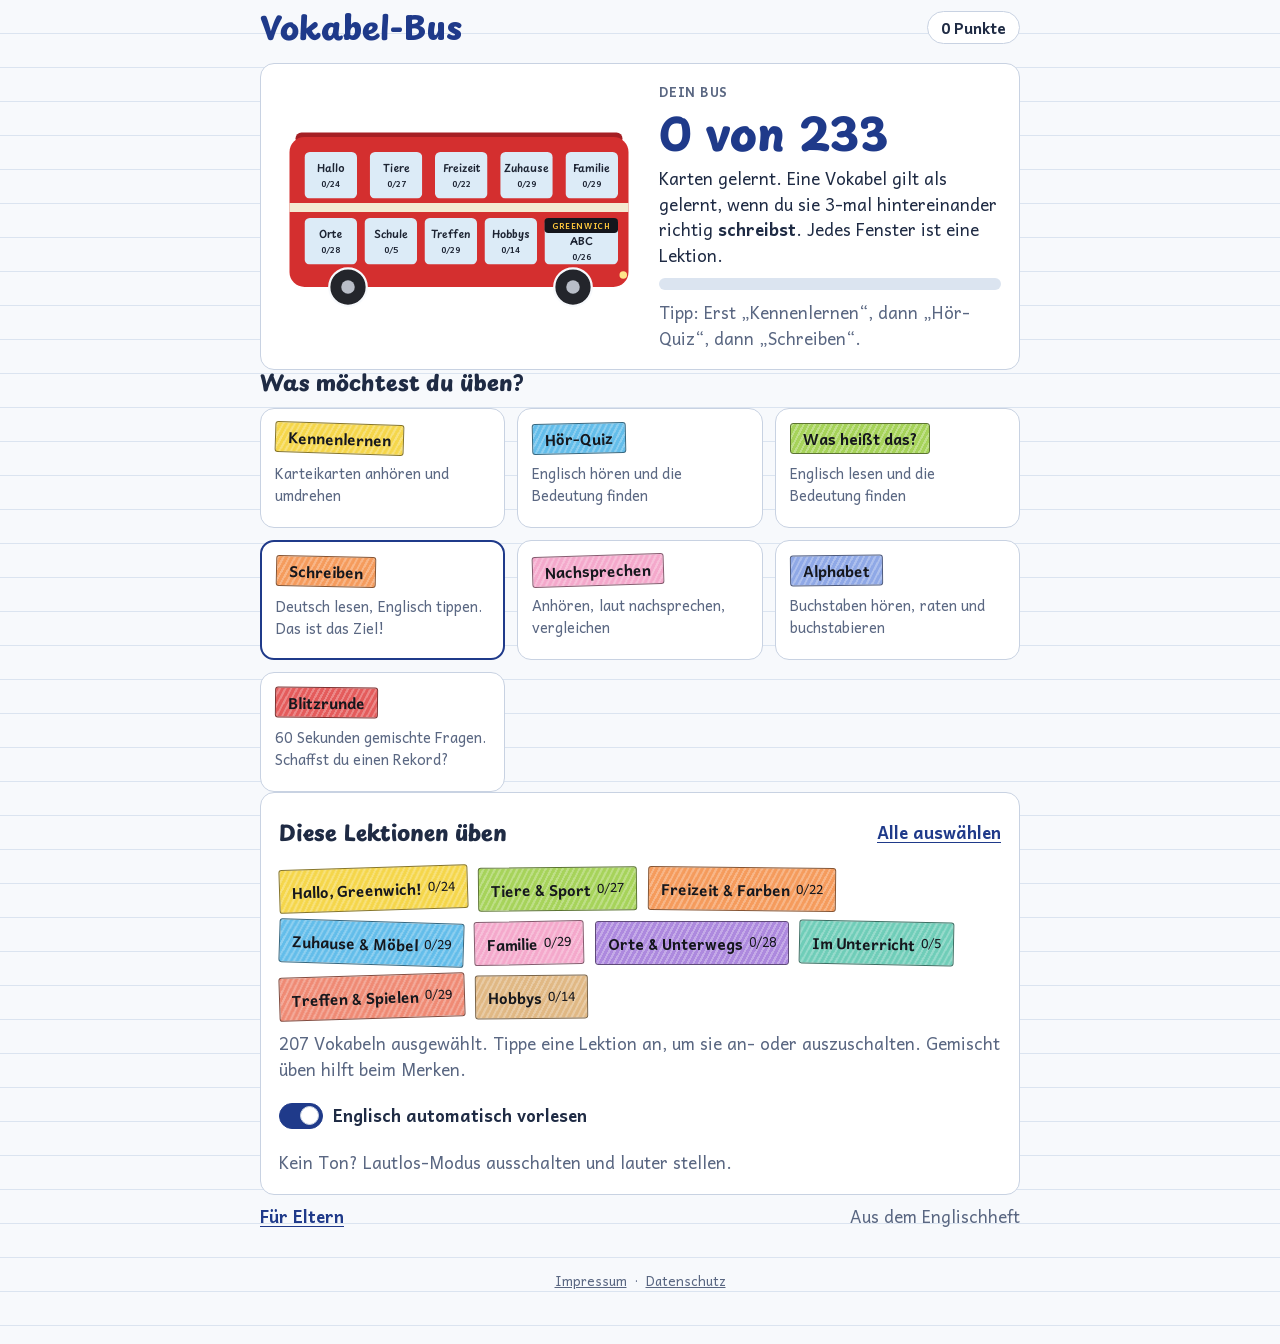
==== commit 16d2f9e3: "feat: add four hobby words to Vokabel-Bus Co-Authored-By: Claude Opus 5.5 <noreply@anthropic.com>" ====
--- a/2026-10_Englisch-Vokabeln/index.html
+++ b/2026-10_Englisch-Vokabeln/index.html
@@ -10,7 +10,7 @@
 <link rel="icon" href="/lernzentrale/icon.png">
 <style>:root { padding-top: env(safe-area-inset-top, 0px); padding-bottom: env(safe-area-inset-bottom, 0px); }</style>
 <title>Vokabel-Bus</title>
-<meta name="description" content="Englisch, Vokabeln aus dem Heft: 203 Wörter und Sätze hören, nachsprechen und schreiben, dazu das Alphabet.">
+<meta name="description" content="Englisch, Vokabeln aus dem Heft: 207 Wörter und Sätze hören, nachsprechen und schreiben, dazu das Alphabet.">
 
 <meta charset="utf-8">
 <meta name="viewport" content="width=device-width, initial-scale=1, viewport-fit=cover">
@@ -538,7 +538,11 @@
     ['hobbys', 'to read', 'lesen'],
     ['hobbys', 'book', 'Buch'],
     ['hobbys', 'to take photos', 'fotografieren; Fotos machen'],
-    ['hobbys', 'to watch', 'beobachten; (sich) ansehen; zuschauen']
+    ['hobbys', 'to watch', 'beobachten; (sich) ansehen; zuschauen'],
+    ['hobbys', 'DVD', 'DVD'],
+    ['hobbys', 'Me too.', 'Ich auch.'],
+    ['hobbys', 'bike', 'Fahrrad'],
+    ['hobbys', 'silly', 'dumm; doof; albern']
   ];
 
   // Alphabet box from the notebook: [letter, IPA, memory aid]
